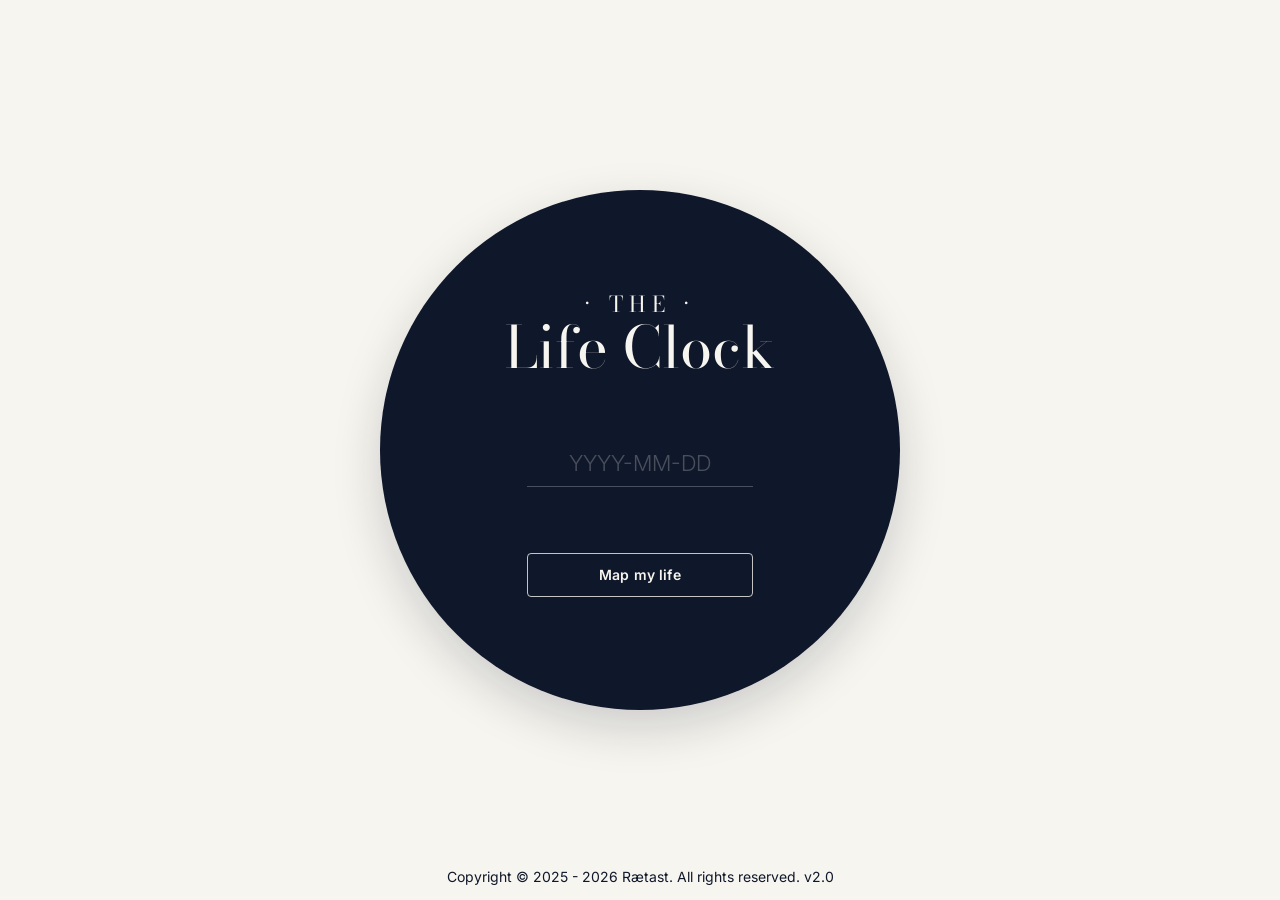
==== clock/index.html @ 601f4a99 "migration" ====
<!DOCTYPE html>
<html lang="en">

<head>
  <meta charset="UTF-8" />
  <meta name="viewport" content="width=device-width, initial-scale=1.0" />
  <title>The Life Clock</title>
  <meta name="description" content="Enter your date of birth to map your life in weeks. See the time behind you, the time ahead, and the space you still have to begin again." />
  <meta name="robots" content="index,follow" />
  <meta property="og:title" content="The Life Clock" />
  <meta property="og:description" content="Enter your date of birth to map your life in weeks. See the time behind you, the time ahead, and the space you still have to begin again." />
  <meta property="og:type" content="website" />
  <meta property="og:locale" content="en_US" />
  <meta property="og:image" content="https://lifeclock.cc/og_lifeclock.png" />
  <meta name="twitter:card" content="summary" />
  <meta name="twitter:title" content="The Life Clock" />
  <meta name="twitter:description" content="Enter your date of birth to map your life in weeks. See the time behind you, the time ahead, and the space you still have to begin again." />
  <meta name="twitter:image" content="https://lifeclock.cc/og_lifeclock.png" />
  <link rel="icon" href="data:image/svg+xml,<svg xmlns='http://www.w3.org/2000/svg' viewBox='0 0 100 100'><text y='.9em' font-size='90'>⏰</text></svg>">
  <link rel="stylesheet" href="css/styles.css?v=75" />
  <script>
    (function () {
      const host = window.location.hostname;
      const isLocal =
        host === "localhost" || host === "127.0.0.1" || host === "::1";
      if (!isLocal) return;
      const link = document.createElement("link");
      link.rel = "stylesheet";
      link.href = "css/preview.css";
      document.head.appendChild(link);
    })();
  </script>
  <!-- Google tag (gtag.js) -->
<script async src="https://www.googletagmanager.com/gtag/js?id=G-QJ2QT2CQQK"></script>
<script>
  window.dataLayer = window.dataLayer || [];
  function gtag(){dataLayer.push(arguments);}
  gtag('js', new Date());

  gtag('config', 'G-QJ2QT2CQQK');
</script>
<script async src="https://pagead2.googlesyndication.com/pagead/js/adsbygoogle.js?client=ca-pub-3596538215842644"
     crossorigin="anonymous"></script>
</head>

<body>
  <main class="page-shell">
    <section class="clock-experience">
      <div class="clock-flip-stage">
        <div class="clock-flip-card">
          <section class="form-shell clock-flip-face clock-flip-back">
            <h1 class="brand-title" aria-label="The Life Clock">
              <span class="brand-title-kicker">· The ·</span>
              <span class="brand-title-main">Life Clock</span>
            </h1>
            <form id="dob-form" novalidate>
              <div class="form-row">
                <div class="field">
                  <input type="text" id="dob" inputmode="numeric" pattern="[0-9-]*" maxlength="10"
                    placeholder="YYYY-MM-DD" aria-label="Date of birth" autocomplete="bday"
                    aria-describedby="dob-error" required />
                  <div class="dob-error-tooltip" id="dob-error" role="alert" hidden></div>
                </div>
              </div>
              <div class="actions">
                <button type="submit" class="primary">Map my life</button>
              </div>
            </form>
          </section>
          <div class="clock-flip-face clock-flip-front" aria-hidden="true">
            <div class="clock-face-wrap">
              <div class="clock-face">
                <div class="day-night-indicator" aria-hidden="true">
                  <div class="day-night-mask">
                    <div class="day-night-disk" id="day-night-disk">
                      <span class="night-icon" aria-hidden="true">🌜</span>
                      <span class="day-icon" aria-hidden="true">🌞</span>
                      <div class="cloud-orbit cloud-orbit-back" aria-hidden="true">
                        <span class="cloud-icon">☁️</span>
                        <span class="cloud-icon cloud-icon-opposite">☁️</span>
                      </div>
                      <div class="cloud-orbit cloud-orbit-front" aria-hidden="true">
                        <span class="cloud-icon">☁️</span>
                        <span class="cloud-icon cloud-icon-opposite">☁️</span>
                      </div>
                      <div class="night-stars" aria-hidden="true">
                        <span class="star"></span>
                        <span class="star"></span>
                        <span class="star"></span>
                        <span class="star"></span>
                        <span class="star"></span>
                      </div>
                    </div>
                  </div>
                  <div class="day-night-center" aria-hidden="true"></div>
                </div>
                <div class="clock-hand hour" id="hour-hand"></div>
                <div class="clock-hand minute" id="minute-hand"></div>
                <div class="clock-center"></div>
              </div>
            </div>
          </div>
        </div>
      </div>
    </section>
    <section class="clock-panel" id="clock-panel" hidden>
      <div class="results-share-bar" aria-label="Share results">
        <h2 class="results-share-title">Share your stats</h2>
        <div class="share-menu-list" id="results-share-panel" data-share-source="clock" data-static="true">
          <button type="button" class="secondary share-menu-item" data-share-target="x" aria-label="X">
            <span aria-hidden="true" class="x-icon" role="img"></span>
          </button>
          <button type="button" class="secondary share-menu-item" data-share-target="threads" aria-label="Threads">
            <span aria-hidden="true" class="threads-icon" role="img"></span>
          </button>
        </div>
      </div>
    </section>
    <section class="grid-wrap">
      <section class="life-grid card" id="life-grid" hidden>
        <div class="life-grid-inner">
          <div class="life-header">
            <div class="life-titles">
              <h1 class="life-title" id="life-calendar-heading"></h1>
              <h3 class="life-title" id="weeks-lived-heading"></h3>
            </div>
          </div>
          <div class="life-boxes" id="life-boxes"></div>
          <div class="life-footer">
            <h3 class="life-footer-left">lifeclock.cc</h3>
            <h3 class="life-footer-right">#mylifeclock</h3>
          </div>
        </div>
      </section>
      <p class="caption" id="clock-caption"></p>
    </section>
  </main>

  <footer class="site-footer">
    Copyright © <span id="copyright-year">2025</span>
    <a href="https://raetast.com/" target="_blank" rel="noopener">Rætast</a>.
    All rights reserved. v2.0
  </footer>

  <div class="week-tooltip" id="week-tooltip" hidden></div>

  <script>
    (function () {
      const host = window.location.hostname;
      const isLocal =
        host === "localhost" || host === "127.0.0.1" || host === "::1";
      if (!isLocal) return;
      document.write('<script src="js/local-config.js"><\/script>');
    })();
  </script>
  <script src="js/main.js?v=56"></script>
  <script>
    (function () {
      const host = window.location.hostname;
      const isLocal =
        host === "localhost" || host === "127.0.0.1" || host === "::1";
      if (!isLocal) return;
      const script = document.createElement("script");
      script.src = "js/preview.js";
      document.body.appendChild(script);
    })();
  </script>
</body>

</html>
---- clock/css/styles.css ----
@import url("https://fonts.googleapis.com/css2?family=Bodoni+Moda:ital,opsz,wght@0,6..96,200..900;1,6..96,200..900&family=Inter:ital,opsz,wght@0,14..32,100..900;1,14..32,100..900&display=swap");

:root {
  --page-bg: #f7f5ef;
  --page-bg-rgb: 247, 245, 239;
  --map-section-bg: #eceae3;
  --text: #0f172a;
  --text-rgb: 15, 23, 42;
  --muted: #80858b;
  --muted-rgb: 164, 172, 182;
  --white: #fff;
  --white-rgb: 255, 255, 255;
  --accent: #33cc99;
  --accent-rgb: 51, 204, 153;
  --accent-3: #fce130;
  --accent-3-rgb: 252, 225, 48;
  --accent-4: #f26d7d;
  --accent-4-rgb: 242, 109, 125;
  --night-sky: #0b1426;
  --night-sky-soft: #143057;
  --day-sky: #50bdec;
  --day-sky-light: #8bdcff;
  --life-box-size: 15px;
  --life-box-gap: 3px;
  --filled-grad-start: #ffc8c8;
  --filled-grad-end: #0c59c4;
  --result-gap: clamp(56px, 7vmin, 84px);
}

* {
  box-sizing: border-box;
}

body {
  margin: 0;
  font-family: "Inter", "Helvetica Neue", Arial, sans-serif;
  font-weight: 400;
  letter-spacing: 0;
  background-color: var(--page-bg);
  min-height: 100vh;
  --page-padding: 30px;
  padding: 0 var(--page-padding) 0;
  position: relative;
  color: var(--text);
  overflow-x: hidden;
  overflow-y: scroll;
  scrollbar-gutter: stable;
  scrollbar-color: rgba(var(--text-rgb), 0.38) transparent;
  transition: background-color 0.35s ease;
}

body:not(.has-results) {
  overflow-x: hidden;
  overflow-y: scroll;
  scrollbar-color: transparent transparent;
}

body.is-flipping {
  overflow-x: hidden;
  overflow-y: scroll;
  scrollbar-color: transparent transparent;
}

body::-webkit-scrollbar {
  width: 15px;
}

body::-webkit-scrollbar-track {
  background: transparent;
}

body::-webkit-scrollbar-thumb {
  background-color: rgba(var(--text-rgb), 0.38);
  border: 4px solid transparent;
  border-radius: 999px;
  background-clip: content-box;
}

body:not(.has-results)::-webkit-scrollbar-thumb,
body:not(.has-results)::-webkit-scrollbar-track,
body.is-flipping::-webkit-scrollbar-thumb,
body.is-flipping::-webkit-scrollbar-track {
  background-color: transparent;
}

a {
  color: var(--accent);
  text-decoration: none;
}

a:hover {
  color: var(--accent);
}

::selection {
  background: var(--accent-3);
  color: var(--text);
}

.page-shell {
  width: min(942px, 100%);
  margin: 0 auto;
  min-height: 100dvh;
  display: flex;
  flex-direction: column;
  align-items: center;
  justify-content: center;
  gap: 16px;
  position: relative;
  z-index: 1;
  transition: gap 0.35s ease;
}

body:not(.has-results) .page-shell {
  min-height: 100dvh;
}

body.has-results .page-shell {
  justify-content: flex-start;
  padding-top: 0;
  gap: var(--result-gap);
}

.site-footer {
  width: 100%;
  text-align: center;
  color: var(--text);
  font-size: 14px;
  position: fixed;
  bottom: 0;
  left: 0;
  padding-bottom: 15px;
  pointer-events: none;
  z-index: 10;
  isolation: isolate;
  transform: translateY(100%);
  transition: transform 0.35s ease;
}

body:not(.has-results) .site-footer {
  transform: translateY(0);
}

.has-results .site-footer {
  position: relative;
  margin-top: 0;
  width: calc(100% + (var(--page-padding) * 2));
  margin-left: calc(var(--page-padding) * -1);
  padding-top: 28px;
  z-index: 10;
  background: var(--map-section-bg);
  transform: none;
}

body.is-flip-pending .site-footer,
body.is-flipping .site-footer {
  position: fixed;
  visibility: hidden;
  opacity: 0;
  transform: translateY(100%);
  pointer-events: none;
}

.site-footer::before {
  content: "";
  position: absolute;
  left: 0;
  right: 0;
  bottom: 0;
  height: 140px;
  z-index: -1;
  pointer-events: none;
}

.site-footer a {
  color: var(--text);
  text-decoration: none;
  pointer-events: auto;
}

.site-footer a:hover {
  text-decoration: underline;
}

.form-shell {
  max-width: 640px;
  width: 100%;
  margin: 0 auto;
  transform: translateY(0);
  transition: transform 2s cubic-bezier(0.33, 1, 0.68, 1);
}

body:not(.has-results) .form-shell {
  margin: auto;
}

.form-shell h1 {
  text-align: center;
}

.clock-experience {
  --flip-clock-size: min(520px, calc(100vmin - 60px));
  width: 100%;
  min-height: 100dvh;
  display: flex;
  flex-direction: column;
  align-items: center;
  justify-content: center;
  gap: 18px;
  perspective: 1400px;
}

body:not(.has-results) .clock-experience {
  position: fixed;
  inset: 0;
  width: 100%;
  min-height: 100dvh;
  z-index: 2;
}

body.has-results .clock-experience {
  position: relative;
  min-height: calc(50dvh + (var(--flip-clock-size) / 2));
  justify-content: center;
}

body.is-flipping .clock-experience {
  position: fixed;
  inset: 0;
  width: 100%;
  min-height: 100dvh;
  justify-content: center;
  z-index: 2;
}

.clock-flip-stage {
  width: var(--flip-clock-size);
  height: var(--flip-clock-size);
  aspect-ratio: 1 / 1;
  flex: 0 0 auto;
  min-width: 290px;
  min-height: 290px;
  perspective: 1400px;
  position: relative;
}

body:not(.has-results) .clock-flip-stage {
  position: fixed;
  left: 50%;
  top: 50dvh;
  transform: translate(-50%, -50%);
}

body.has-results .clock-flip-stage {
  position: absolute;
  left: 50%;
  top: 50dvh;
  transform: translate(-50%, -50%);
}

body.is-flipping .clock-flip-stage {
  position: fixed;
  left: 50%;
  top: 50dvh;
  transform: translate(-50%, -50%);
}

.clock-flip-card {
  position: relative;
  width: 100%;
  height: 100%;
  transform-style: preserve-3d;
  transition: transform 1.65s ease;
}

body.has-results .clock-flip-card {
  transform: rotateY(180deg);
}

@media (prefers-reduced-motion: reduce) {
  .clock-flip-card,
  .clock-flip-stage,
  .clock-flip-back::before,
  .clock-panel,
  .life-box,
  .life-grid {
    transition: none !important;
    animation: none !important;
  }
}

@keyframes clock-pendulum-sway {
  0% {
    transform: translateX(-28px) rotate(-2deg);
  }
  100% {
    transform: translateX(28px) rotate(2deg);
  }
}

.clock-flip-face {
  position: absolute;
  inset: 0;
  border-radius: 50%;
  overflow: hidden;
  backface-visibility: hidden;
  -webkit-backface-visibility: hidden;
}

.clock-flip-back {
  --clock-small-type: clamp(18px, 4vw, 22px);
  max-width: none;
  width: 100%;
  height: 100%;
  min-width: 0;
  min-height: 0;
  margin: 0;
  padding: clamp(22px, 7vmin, 58px);
  display: flex;
  flex-direction: column;
  justify-content: center;
  align-items: center;
  gap: clamp(12px, 2.6vmin, 22px);
  color: var(--page-bg);
  background: transparent;
  border: 0;
  box-shadow: none;
  overflow: visible;
  pointer-events: auto;
}

.clock-flip-back::before {
  content: "";
  position: absolute;
  inset: 0;
  border-radius: 50%;
  background: var(--text);
  box-shadow: 0 18px 48px rgba(var(--text-rgb), 0.18);
  z-index: 0;
  transform-origin: 50% -120vh;
}

body.is-pendulum-ready:not(.has-results):not(.is-flipping) .clock-flip-back::before {
  animation: clock-pendulum-sway 1s ease-in-out infinite alternate;
}

.clock-flip-back > * {
  position: relative;
  z-index: 1;
}

body.has-results .clock-flip-back {
  pointer-events: none;
}

.clock-flip-back h1 {
  color: var(--page-bg);
  font-size: clamp(26px, 7.2vmin, 46px);
  line-height: 1;
  margin: 0;
  max-width: 82%;
  white-space: nowrap;
}

.clock-flip-back .brand-title {
  width: min(86%, 440px);
  max-width: none;
  display: flex;
  flex-direction: column;
  align-items: center;
  gap: 0;
  font-family: "Bodoni Moda", "Times New Roman", serif;
  font-weight: 200;
  white-space: normal;
  transform: translateY(clamp(-10px, -1.8vmin, -6px));
}

.brand-title-kicker {
  display: block;
  text-align: center;
  margin-bottom: clamp(3px, 0.8vmin, 6px);
  font-size: var(--clock-small-type);
  letter-spacing: 0.3em;
  text-transform: uppercase;
}

.brand-title-main {
  display: block;
  text-align: center;
  font-size: clamp(40px, 8.8vmin, 58px);
  line-height: 0.92;
  white-space: nowrap;
}

.clock-flip-back .form-subcopy {
  max-width: min(72%, 370px);
  color: rgba(var(--page-bg-rgb), 0.82);
  font-size: clamp(11px, 2.05vmin, 15px);
  line-height: 1.34;
  margin: 0;
}

.clock-flip-back form {
  width: min(56%, 290px);
  margin-top: clamp(20px, 4.2vmin, 36px);
  display: grid;
  grid-template-columns: 1fr;
  align-items: center;
  gap: clamp(16px, 3vmin, 24px);
}

.clock-flip-back .form-row {
  display: block;
  min-width: 0;
}

.clock-flip-back .actions {
  gap: 0;
  min-width: 0;
}

.clock-flip-back input[type="text"] {
  height: clamp(38px, 6.4vmin, 44px);
  padding: 8px 0 10px;
  border: 0;
  border-bottom: 1px solid rgba(var(--page-bg-rgb), 0.25);
  border-radius: 0;
  background: transparent;
  color: var(--page-bg);
  box-shadow: none;
  font-family: "Inter", "Helvetica Neue", Arial, sans-serif;
  font-size: var(--clock-small-type);
  font-weight: 300;
  text-align: center;
}

.clock-flip-back input[type="text"]::placeholder {
  color: rgba(var(--page-bg-rgb), 0.25);
}

.clock-flip-back input[type="text"]:focus {
  border-color: rgba(var(--page-bg-rgb), 0.92);
  box-shadow: none;
}

.clock-flip-back input[type="text"][aria-invalid="true"] {
  border-color: rgba(var(--muted-rgb), 0.92);
}

.dob-error-tooltip {
  position: absolute;
  left: 50%;
  top: calc(100% - 34px);
  min-width: max-content;
  max-width: min(280px, 80vw);
  padding: 8px 12px;
  border-radius: 8px;
  background: color-mix(in srgb, var(--text) 75%, var(--muted));
  color: var(--white);
  box-shadow: 0 10px 20px rgba(var(--text-rgb), 0.25);
  font-size: 12px;
  line-height: 1.25;
  text-align: center;
  white-space: nowrap;
  pointer-events: none;
  transform: translateX(-50%);
  z-index: 5;
}

.dob-error-tooltip[hidden] {
  display: none !important;
}

.dob-error-tooltip::before {
  content: "";
  position: absolute;
  left: 50%;
  top: -6px;
  width: 0;
  height: 0;
  border-left: 6px solid transparent;
  border-right: 6px solid transparent;
  border-bottom: 6px solid color-mix(in srgb, var(--text) 75%, var(--muted));
  transform: translateX(-50%);
}

.clock-flip-back .primary {
  width: 100%;
  min-height: clamp(38px, 6.4vmin, 44px);
  padding: 9px clamp(12px, 2.2vmin, 15px);
  border-color: rgba(var(--page-bg-rgb), 0.78);
  border-radius: 4px;
  background: transparent;
  color: var(--page-bg);
  box-shadow: none;
  font-family: "Inter", "Helvetica Neue", Arial, sans-serif;
  font-size: clamp(12px, 1.95vmin, 14px);
  font-weight: 600;
  letter-spacing: 0.01em;
}

.clock-flip-back .primary:hover {
  background: rgba(var(--page-bg-rgb), 0.12);
  border-color: var(--page-bg);
  transform: translateY(-1px);
  box-shadow: 0 10px 22px rgba(var(--text-rgb), 0.18);
}

.clock-flip-front {
  display: grid;
  place-items: center;
  background: var(--page-bg);
  transform: rotateY(180deg);
  pointer-events: none;
}

body.has-results .clock-flip-front {
  pointer-events: auto;
}

.clock-flip-front .clock-face-wrap {
  --clock-size: var(--flip-clock-size);
}

.card {
  width: 100%;
  background: var(--white);
  backdrop-filter: blur(18px);
  border-radius: 6px;
  padding: 30px;
  position: relative;
  z-index: 1;
  text-align: center;
}

h1 {
  margin: 0 0 16px;
  font-weight: 600;
  font-size: clamp(32px, 6vw, 48px);
  letter-spacing: 0;
  line-height: 1.1;
}

h2 {
  margin: 0;
  font-weight: 500;
  font-size: clamp(24px, 5vw, 32px);
  letter-spacing: 0;
  line-height: 1.2;
}

h3 {
  font-weight: 500;
  font-size: clamp(18px, 4vw, 22px);
}

.form-subcopy {
  text-align: center;
  font-weight: 400;
  font-size: clamp(16px, 3vw, 22px);
  color: var(--text);
  line-height: 1.4;
}

form {
  margin-top: 40px;
  display: flex;
  flex-direction: column;
  gap: 30px;
}

.form-row {
  display: grid;
  grid-template-columns: repeat(auto-fit, minmax(160px, 1fr));
  gap: 30px;
}

.field {
  position: relative;
  display: flex;
  flex-direction: column;
  gap: 6px;
  padding-bottom: 42px;
}

label {
  display: block;
  color: var(--muted);
  text-align: left;
}

input::placeholder {
  color: var(--muted);
  opacity: 1;
}

input[type="date"],
input[type="text"] {
  width: 100%;
  height: 48px;
  padding: 14px 16px;
  border-radius: 6px;
  border: 1px solid rgba(var(--text-rgb), 0.14);
  font-size: 16px;
  font-family: inherit;
  color: var(--text);
  background: var(--white);
  transition: border-color 0.2s ease, box-shadow 0.2s ease;
}

input[type="date"]:focus,
input[type="text"]:focus {
  outline: none;
  border-color: var(--accent);
  box-shadow: 0 0 0 4px rgba(var(--accent-rgb), 0.25);
}


.actions {
  display: flex;
  gap: 30px;
  justify-content: center;
  flex-wrap: wrap;
}

button {
  cursor: pointer;
  border: none;
  padding: 14px 60px;
  border-radius: 6px;
  font-family: inherit;
  font-weight: 500;
  font-size: 16px;
  transition: background 0.2s ease, color 0.2s ease, transform 0.2s ease, box-shadow 0.2s ease;
  display: inline-flex;
  align-items: center;
  justify-content: center;
  gap: 8px;
  border: 1px solid var(--accent);
}

.primary {
  background: var(--accent);
  color: var(--white);
  padding: 12px 48px;
  font-size: 14px;
}

.primary:hover {
  background: color-mix(in srgb, var(--accent) 80%, transparent);
  transform: translateY(-1px);
  box-shadow: 0 10px 20px rgba(var(--accent-rgb), 0.15);
}

.secondary {
  display: inline-flex;
  align-items: center;
  gap: 6px;
  padding: 8px 12px;
  border-radius: 6px;
  border: 1px solid rgba(var(--text-rgb), 0.1);
  background: color-mix(in srgb, var(--text) 5%, transparent);
  color: var(--text);
  appearance: none;
  -webkit-appearance: none;
  box-shadow: none;
  font-weight: 500;
  font-size: 14px;
  cursor: pointer;
  transition: background 0.2s ease, color 0.2s ease, transform 0.2s ease, box-shadow 0.2s ease;
}

.secondary:hover {
  background: color-mix(in srgb, var(--text) 10%, transparent);
  transform: translateY(-1px);
  border: 1px solid var(--muted);
}

.clock-panel {
  margin-top: 0;
  display: flex;
  flex-direction: column;
  align-items: center;
  gap: 12px;
  width: 100%;
  opacity: 0;
  transform: translateY(16px);
  pointer-events: none;
  transition: opacity 1s ease 0s, transform 0.75s ease 0s;
}

body.has-results .clock-panel {
  position: relative;
  top: auto;
  left: auto;
  width: min(100%, 520px);
  transform: translateY(16px);
}

.clock-panel.is-visible {
  opacity: 1;
  transform: translateY(0);
  pointer-events: auto;
  transition-delay: 0.15s;
  animation: none;
}

body.has-results .clock-panel.is-visible {
  transform: translateY(0);
}

.clock-panel .results-share-bar {
  opacity: 0;
  transform: translateY(12px);
  transition: opacity 1s ease 0s, transform 0.75s ease 0s;
}

.clock-panel.is-visible .results-share-bar {
  opacity: 1;
  transform: translateY(0);
  transition-delay: 0.15s;
  animation: clock-reveal 0.75s ease 0.15s both;
}

@keyframes clock-reveal {
  from {
    opacity: 0;
    transform: translateY(16px);
  }

  to {
    opacity: 1;
    transform: translateY(0);
  }
}

.results-share-bar {
  margin-top: 0;
  display: flex;
  flex-direction: column;
  justify-content: center;
  align-items: center;
  padding: 0;
  gap: 14px;
}

.results-share-title {
  margin: 0;
  font-weight: 500;
  letter-spacing: 0;
  color: var(--accent-4);
  display: inline-flex;
  align-items: baseline;
  white-space: nowrap;
}

.results-share-title.is-wave .wave-letter {
  display: inline-block;
  animation: share-wave 2s ease-in-out infinite;
  animation-delay: calc(var(--char-index) * 0.1s);
}

.share-menu-list {
  position: static;
  display: flex;
  gap: 30px;
  z-index: 6;
  flex-wrap: wrap;
}

#results-share-panel .share-menu-item {
  border: none;
  background: transparent;
  width: 50px;
  height: 50px;
  padding: 0;
  border-radius: 999px;
  position: relative;
}

#results-share-panel .share-menu-item::before {
  content: "";
  position: absolute;
  inset: 0;
  margin: auto;
  width: 50px;
  height: 50px;
  border-radius: 999px;
  background: color-mix(in srgb, var(--white) 100%, transparent);
  opacity: 0;
  transition: opacity 0.2s ease;
  pointer-events: none;
}

#results-share-panel .share-menu-item > * {
  position: relative;
  z-index: 1;
}

#results-share-panel .share-menu-item:hover::before,
#results-share-panel .share-menu-item:focus-visible::before {
  opacity: 1;
}

#results-share-panel .share-menu-item:hover .x-icon,
#results-share-panel .share-menu-item:hover .threads-icon,
#results-share-panel .share-menu-item:focus-visible .x-icon,
#results-share-panel .share-menu-item:focus-visible .threads-icon {
  color: var(--text);
}

@media (max-width: 600px) {
  body {
    --page-padding: 20px;
    --result-gap: 52px;
    padding: 0 var(--page-padding);
  }

  .card {
    padding: 15px;
  }

  .actions .primary {
    width: 100%;
  }

  .results-share-bar {
    width: auto;
  }

  #results-share-panel {
    width: auto;
    display: flex;
    justify-content: center;
    gap: 34px;
  }

  #results-share-panel .share-menu-item {
    width: 50px;
    justify-content: center;
  }

  .grid-wrap {
    padding-top: 34px;
    padding-bottom: 52px;
  }

}

@media (max-width: 639px) {
  body {
    --life-box-gap: 0.5px;
  }

  body.has-results .grid-wrap {
    width: calc(100% + (var(--page-padding) * 2));
    margin-inline: calc(var(--page-padding) * -1);
    padding-inline: var(--page-padding);
  }

  .life-grid.card {
    padding: 18px;
    border-radius: 4px;
  }

  .life-header {
    margin-bottom: 12px;
  }

  .life-titles {
    gap: 2px;
  }

  .life-box.upcoming {
    border-color: rgba(var(--muted-rgb), 0.28);
    background: color-mix(in srgb, var(--white) 72%, var(--map-section-bg));
  }

  .life-box.beyond {
    border-color: rgba(var(--text-rgb), 0.08);
  }

  .life-box {
    border-color: rgba(var(--muted-rgb), 0.24);
  }
}

@media (min-width: 640px) and (max-width: 1024px) {
  .life-box.has-loaded-notables::before {
    width: clamp(2px, calc(var(--life-box-size, 15px) * 0.22), 4px);
    height: clamp(2px, calc(var(--life-box-size, 15px) * 0.22), 4px);
    opacity: 0.58;
  }
}

.section-title {
  margin-top: 100px;
  text-align: center;
}

body:not(.has-results) .grid-wrap,
body:not(.has-results) #clock-caption,
body.is-flip-pending .clock-panel,
body.is-flip-pending .grid-wrap,
body.is-flip-pending #clock-caption,
body.is-flipping .clock-panel,
body.is-flipping .grid-wrap,
body.is-flipping #clock-caption {
  position: absolute;
  left: 0;
  right: 0;
  visibility: hidden;
  opacity: 0;
  pointer-events: none;
}

.grid-wrap {
  width: 100%;
  display: flex;
  flex-direction: column;
  align-items: center;
  gap: 12px;
  position: relative;
  z-index: 0;
  padding: clamp(34px, 5vw, 58px) 0 clamp(44px, 6vw, 72px);
}

body.has-results .grid-wrap::before {
  content: "";
  position: absolute;
  top: 0;
  bottom: 0;
  left: 50%;
  width: 100vw;
  transform: translateX(-50%);
  background: var(--map-section-bg);
  z-index: -1;
}

.grid-wrap > * {
  position: relative;
  z-index: 1;
}

.clock-face-wrap {
  --clock-size: min(400px,
      calc(100% - (var(--page-padding) * 2.8)),
      calc(100vh - 240px));
  position: relative;
  width: var(--clock-size);
  height: var(--clock-size);
}

.clock-face {
  position: absolute;
  inset: 0;
  width: 400px;
  height: 400px;
  transform: scale(calc(var(--clock-size) / 400px));
  transform-origin: top left;
  border-radius: 50%;
  background: url('../assets/clockbase.svg') center/contain no-repeat;
  background-color: var(--white);
}

.clock-face::before {
  content: "";
  position: absolute;
  inset: -1px;
  border: 8px solid var(--text);
  border-radius: 50%;
  box-sizing: border-box;
  pointer-events: none;
  z-index: 5;
}

.day-night-indicator {
  position: absolute;
  top: 50%;
  left: 50%;
  width: 130px;
  height: 130px;
  transform: translate(-50%, -50%) translateY(100px);
  pointer-events: none;
  z-index: 1;
}

.day-night-mask {
  position: absolute;
  inset: 0;
  border-radius: 50%;
  overflow: hidden;
  transform: rotate(180deg);
  transform-origin: center;
  -webkit-mask-image: conic-gradient(transparent 0deg 105deg,
      var(--text) 105deg 255deg,
      transparent 255deg 360deg);
  mask-image: conic-gradient(transparent 0deg 105deg,
      var(--text) 105deg 255deg,
      transparent 255deg 360deg);
}

.day-night-mask::before {
  content: "";
  position: absolute;
  inset: 0;
  border-radius: 50%;
  box-shadow: inset 0px -2px 2px rgba(var(--text-rgb), 0.5);
  z-index: 2;
  pointer-events: none;
}

.day-night-disk {
  position: absolute;
  inset: 0;
  border-radius: 50%;
  background: conic-gradient(from 270deg,
      var(--night-sky) 0deg,
      var(--night-sky-soft) 60deg,
      var(--day-sky) 150deg,
      var(--day-sky-light) 180deg,
      var(--day-sky) 210deg,
      var(--night-sky-soft) 300deg,
      var(--night-sky) 360deg);
  transform: rotate(var(--day-night-rotation, 0deg));
  transition: transform 1.15s cubic-bezier(0.16, 1, 0.3, 1);
  overflow: hidden;
  z-index: 1;
}

.day-night-center {
  position: absolute;
  top: 49.5%;
  left: 50%;
  width: 20px;
  height: 20px;
  border-radius: 50%;
  background: var(--white);
  transform: translate(-50%, -50%);
  z-index: 4;
}

.night-stars {
  position: absolute;
  inset: 0;
  border-radius: 50%;
  mask-image: conic-gradient(from 270deg, var(--text) 0deg 120deg, transparent 120deg 240deg, var(--text) 240deg 360deg);
  -webkit-mask-image: conic-gradient(from 270deg, var(--text) 0deg 120deg, transparent 120deg 240deg, var(--text) 240deg 360deg);
}

.night-stars .star {
  position: absolute;
  width: 2px;
  height: 2px;
  border-radius: 50%;
  background: rgba(var(--accent-3-rgb), 0.9);
  opacity: 0.35;
  animation: star-twinkle 3s ease-in-out infinite;
  mix-blend-mode: screen;
  filter: brightness(0.9);
}

.night-stars .star:nth-child(1) {
  top: 28%;
  left: 18%;
  animation-delay: -0.4s;
}

.night-stars .star:nth-child(2) {
  top: 14%;
  left: 32%;
  animation-delay: -1.2s;
}

.night-stars .star:nth-child(3) {
  top: 34%;
  left: 34%;
  animation-delay: -2s;
}

.night-stars .star:nth-child(4) {
  top: 74%;
  left: 18%;
  animation-delay: -0.9s;
}

.night-stars .star:nth-child(5) {
  top: 64%;
  left: 24%;
  animation-delay: -1.6s;
}

.cloud-orbit {
  position: absolute;
  inset: 0;
  animation: cloud-orbit 54s linear infinite;
  pointer-events: none;
  z-index: 1;
}

.cloud-orbit-back {
  z-index: 1;
}

.cloud-orbit-front {
  z-index: 3;
  transform: rotate(120deg);
  animation-duration: 32s;
}

.cloud-orbit-front .cloud-icon {
  top: 24px;
  font-size: 24px;
}

.cloud-orbit-front .cloud-icon-opposite {
  bottom: 24px;
}

.cloud-icon {
  position: absolute;
  top: 6px;
  left: 50%;
  transform: translateX(-50%);
  font-size: 18px;
  opacity: 0.9;
  filter: drop-shadow(0 4px 6px rgba(var(--text-rgb), 0.18));
}

.cloud-icon-opposite {
  top: auto;
  bottom: 6px;
  transform: translateX(-50%) rotate(180deg);
  opacity: 0.9;
}

@keyframes cloud-orbit {
  0% {
    transform: rotate(0deg);
  }

  100% {
    transform: rotate(360deg);
  }
}

@keyframes star-twinkle {
  0% {
    opacity: 0.35;
    filter: brightness(0.9);
  }

  50% {
    opacity: 0.85;
    filter: brightness(1.25);
  }

  100% {
    opacity: 0.45;
    filter: brightness(1);
  }
}

@keyframes share-wave {

  0%,
  100% {
    transform: translateY(0);
  }

  50% {
    transform: translateY(-25%);
  }
}

@media (prefers-reduced-motion: reduce) {
  .results-share-title.is-wave .wave-letter {
    animation: none;
  }
}

.day-icon,
.night-icon {
  position: absolute;
  top: 50%;
  transform: translateY(-50%);
  font-size: 30px;
  line-height: 1;
  filter: drop-shadow(0 4px 6px rgba(var(--text-rgb), 0.2));
  z-index: 2;
}

.night-icon {
  left: 13%;
  transform: translateY(-50%) rotate(270deg);
}

.day-icon {
  right: 13%;
  transform: translateY(-50%) rotate(90deg);
}

.clock-hand {
  position: absolute;
  bottom: 50%;
  left: 50%;
  transform-origin: bottom center;
  background: var(--text);
  clip-path: polygon(42% 0, 58% 0, 90% 10px, 90% 100%, 10% 100%, 10% 10px);
  transition: transform 1.15s cubic-bezier(0.16, 1, 0.3, 1);
  z-index: 3;
}

body.is-clock-motion-reset .clock-hand,
body.is-clock-motion-reset .day-night-disk {
  transition: none !important;
}

.clock-hand::after {
  content: '';
  position: absolute;
  inset: 3px;
  background: var(--hand-fill, var(--text));
  clip-path: polygon(90% 10px, 90% 30px, 10% 30px, 10% 10px);
}

.clock-hand.hour {
  width: 10px;
  height: 100px;
  --hand-fill: var(--accent-4);
}

.clock-hand.minute {
  width: 10px;
  height: 160px;
  --hand-fill: var(--accent-4);
}

.clock-center {
  position: absolute;
  width: 14px;
  height: 14px;
  background: var(--white);
  border: 2px solid var(--text);
  border-radius: 50%;
  top: 50%;
  left: 50%;
  transform: translate(-50%, -50%);
  z-index: 4;
}

.caption {
  margin: 0;
  color: var(--muted);
  line-height: 1.4;
  font-size: 14px;
  text-align: left;
  align-self: flex-start;
}

.caption a {
  color: inherit;
  text-decoration: underline;
  text-decoration-thickness: 1px;
  text-underline-offset: 2px;
}

.life-grid {
  width: 100%;
  margin-top: 0;
  display: flex;
  flex-direction: column;
  align-items: stretch;
  gap: 12px;
  position: relative;
  opacity: 0;
  transform: translateY(12px);
  pointer-events: none;
  transition: opacity 1s ease 0s, transform 0.75s ease 0s;
}

.life-grid.is-visible {
  opacity: 1;
  transform: translateY(0);
  pointer-events: auto;
  transition-delay: 0.25s;
}

.grid-wrap {
  transition: opacity 0.25s ease;
}

.life-grid-inner {
  max-width: 100%;
  width: 100%;
  margin: 0 auto;
  display: flex;
  flex-direction: column;
  align-items: center;
}

.life-header {
  max-width: 882px;
  display: flex;
  align-items: flex-start;
  gap: 30px;
  flex-wrap: wrap;
  position: relative;
  justify-content: flex-start;
  margin-bottom: 15px;
  flex-direction: column;
  width: min(100%, var(--life-grid-width, 100%));
}

.life-titles {
  display: flex;
  flex-direction: column;
  gap: 4px;
  flex: 1;
  align-items: flex-start;
  text-align: left;

}

.life-title {
  display: inline-flex;
  align-items: baseline;
  gap: 8px;
  flex-wrap: wrap;
  justify-content: flex-start;
  margin: 0;
}

.life-boxes {
  max-width: 100%;
  display: grid;
  grid-template-columns: repeat(52, var(--life-box-size, 15px));
  column-gap: var(--life-box-gap, 2px);
  row-gap: var(--life-box-gap, 2px);
  justify-self: center;
  align-self: center;
  width: min(100%, var(--life-grid-width, 100%));
}

.life-footer {
  max-width: 882px;
  display: flex;
  justify-content: space-between;
  align-items: center;
  margin-top: 15px;
  width: min(100%, var(--life-grid-width, 100%));
}

.life-footer h3 {
  margin: 0;
}

.life-box.decade-start {
  margin-top: 15px;
}

@media (max-width: 600px) {
  .life-box.decade-start {
    margin-top: 3px;
  }
}

.life-box {
  flex: 0 0 var(--life-box-size, 15px);
  width: var(--life-box-size, 15px);
  height: var(--life-box-size, 15px);
  position: relative;
  border: 1px solid rgba(var(--muted-rgb), 0.5);
  border-radius: 2px;
  background: var(--white);
  transform-origin: center;
  transition:
    transform 0.18s ease,
    background-color 0.18s ease,
    opacity 0.16s ease,
    box-shadow 0.22s ease,
    border-color 0.22s ease;
}

.life-boxes.has-selection .life-box:not(.is-selected) {
  opacity: 0.62;
}

.life-boxes.has-selection .life-box:hover,
.life-boxes.has-selection .life-box:focus-visible,
.life-boxes.has-selection .life-box.is-selected {
  opacity: 1;
}

.life-box:hover,
.life-box:focus-visible,
.life-box.is-selected {
  background-color: var(--white);
  border-color: rgba(var(--muted-rgb), 0.72);
  box-shadow:
    0 2px 5px rgba(var(--text-rgb), 0.18),
    0 10px 24px rgba(var(--text-rgb), 0.34);
  transform: scale(1.5);
  z-index: 6;
}

.life-box:focus-visible {
  outline: 2px solid var(--accent-4);
  outline-offset: 2px;
}

.life-box.is-selected {
  border-color: rgba(var(--text-rgb), 0.78);
  box-shadow:
    0 2px 6px rgba(var(--text-rgb), 0.22),
    0 14px 30px rgba(var(--text-rgb), 0.42);
  transform: scale(1.7);
  z-index: 7;
}

.life-box.filled.is-selected {
  box-shadow:
    0 2px 6px rgba(var(--text-rgb), 0.22),
    0 14px 30px rgba(var(--text-rgb), 0.42);
}

.life-box.has-loaded-notables::before {
  content: "";
  position: absolute;
  width: clamp(3px, calc(var(--life-box-size, 15px) * 0.34), 5px);
  height: clamp(3px, calc(var(--life-box-size, 15px) * 0.34), 5px);
  inset: 0;
  margin: auto;
  border-radius: 50%;
  background: rgba(var(--text-rgb), 0.45);
  pointer-events: none;
  z-index: 2;
  animation: notable-dot-grow 0.42s cubic-bezier(0.16, 1, 0.3, 1);
}

.life-box.filled.has-loaded-notables::before {
  background: var(--white);
}

@keyframes notable-dot-grow {
  0% {
    opacity: 0;
    transform: scale(0);
  }
  100% {
    opacity: 1;
    transform: scale(1);
  }
}

.x-icon,
.threads-icon {
  display: inline-block;
  width: 30px;
  height: 30px;
  background-color: currentColor;
  color: var(--accent-4);
}

.x-icon {
  mask: url('../assets/logo_x.svg') center/contain no-repeat;
  -webkit-mask: url('../assets/logo_x.svg') center/contain no-repeat;
}

.threads-icon {
  mask: url('../assets/logo_threads.svg') center/contain no-repeat;
  -webkit-mask: url('../assets/logo_threads.svg') center/contain no-repeat;
}

.life-box.filled {
  background-image: linear-gradient(180deg, var(--filled-grad-start) 0%, var(--filled-grad-end) 100%);
  background-size: 100% var(--filled-grad-height, 100%);
  background-position: 0 var(--filled-grad-offset, 0);
  background-repeat: no-repeat;
  border: none;
  cursor: pointer;
  transition:
    transform 0.18s ease,
    background-color 0.18s ease;
}

.life-grid:not(.is-fill-animated) .life-box.filled {
  opacity: 0;
  transform: scale(0.82);
}

.life-grid.is-fill-animated .life-box.filled {
  animation: life-box-fill 0.72s cubic-bezier(0.2, 0.76, 0.28, 1) var(--life-fill-delay, 0ms) backwards;
}

.life-grid.is-fill-animated .life-box.filled.is-current-week {
  animation:
    life-box-fill 0.72s cubic-bezier(0.2, 0.76, 0.28, 1) var(--life-fill-delay, 0ms) backwards,
    current-week-lock 0.58s ease calc(var(--life-fill-delay, 0ms) + 0.74s);
}

@keyframes life-box-fill {
  0% {
    opacity: 0;
    transform: scale(0.72);
    filter: saturate(0.72);
  }

  68% {
    opacity: 1;
    transform: scale(1.08);
    filter: saturate(1.06);
  }

  100% {
    opacity: 1;
    transform: scale(1);
    filter: saturate(1);
  }
}

@keyframes current-week-lock {
  0%,
  100% {
    box-shadow: none;
  }

  45% {
    box-shadow: 0 0 0 4px rgba(var(--accent-4-rgb), 0.18);
  }
}

.life-box.filled:hover,
.life-box.filled:focus-visible,
.life-box.filled.is-selected {
  border: 1px solid var(--white) !important;
  box-shadow:
    0 2px 5px rgba(var(--text-rgb), 0.18),
    0 10px 24px rgba(var(--text-rgb), 0.34) !important;
  transform: scale(1.5);
  z-index: 6;
}

.life-box.filled.is-selected {
  box-shadow:
    0 2px 6px rgba(var(--text-rgb), 0.22),
    0 14px 30px rgba(var(--text-rgb), 0.42) !important;
  transform: scale(1.7);
  z-index: 7;
}

.life-box.beyond {
  border-color: rgba(var(--text-rgb), 0.15);
}

.week-tooltip {
  position: fixed;
  display: flex;
  flex-direction: column;
  align-items: center;
  gap: 3px;
  padding: 8px 12px;
  background: var(--text);
  color: var(--white);
  font-size: 12px;
  text-align: center;
  border-radius: 8px;
  box-shadow: 0 10px 20px rgba(var(--text-rgb), 0.25);
  pointer-events: none;
  z-index: 10;
  transform: translate(0, -10px);
  white-space: nowrap;
}

.week-tooltip[hidden] {
  display: none !important;
}

.week-tooltip::before {
  content: "";
  position: absolute;
  left: var(--tooltip-arrow-left, 50%);
  top: -6px;
  width: 0;
  height: 0;
  border-left: 6px solid transparent;
  border-right: 6px solid transparent;
  border-bottom: 6px solid var(--text);
  transform: translateX(-50%);
}

.week-tooltip.is-pinned {
  pointer-events: auto;
}

.week-tooltip-age {
  color: var(--white);
}

.week-tooltip-status {
  display: inline-flex;
  align-items: center;
  gap: 6px;
  color: var(--white);
  font-size: 11px;
}

.week-tooltip-status.is-loading::before {
  content: "";
  width: 7px;
  height: 7px;
  border: 1px solid rgba(var(--white-rgb), 0.38);
  border-top-color: var(--accent);
  border-radius: 50%;
  animation: tooltip-status-spin 0.7s linear infinite;
}

@keyframes tooltip-status-spin {
  to {
    transform: rotate(360deg);
  }
}

.week-tooltip-person-line {
  color: var(--white);
  font-size: 12px;
  font-weight: 400;
}

.week-tooltip-person-name {
  color: var(--accent);
  font-size: 12px;
  font-weight: 400;
  text-decoration: none;
}

.week-tooltip-person-name:hover,
.week-tooltip-person-name:focus-visible {
  color: var(--white);
  text-decoration: underline;
  text-underline-offset: 2px;
}

.week-tooltip-separator {
  color: rgba(var(--white-rgb), 0.68);
  font-size: 11px;
}

.week-tooltip-role {
  color: var(--white);
  font-size: 12px;
  font-weight: 400;
}

@media print {
  @page {
    margin: 0;
  }

  * {
    visibility: visible !important;
  }

  body {
    background: var(--white) !important;
    -webkit-print-color-adjust: exact;
    print-color-adjust: exact;
  }

  .life-grid {
    margin-top: 0px;
  }


  .life-grid.is-visible {
    margin-top: -100px;
  }

  .life-grid-inner {
    width: 100%;
  }

  .life-box {
    page-break-inside: avoid;
    break-inside: avoid;
  }

  body::before,
  body::after {
    display: none !important;
  }

  .week-tooltip,
  .site-footer,
  .form-shell,
  .clock-experience,
  .caption {
    display: none !important;
  }

}
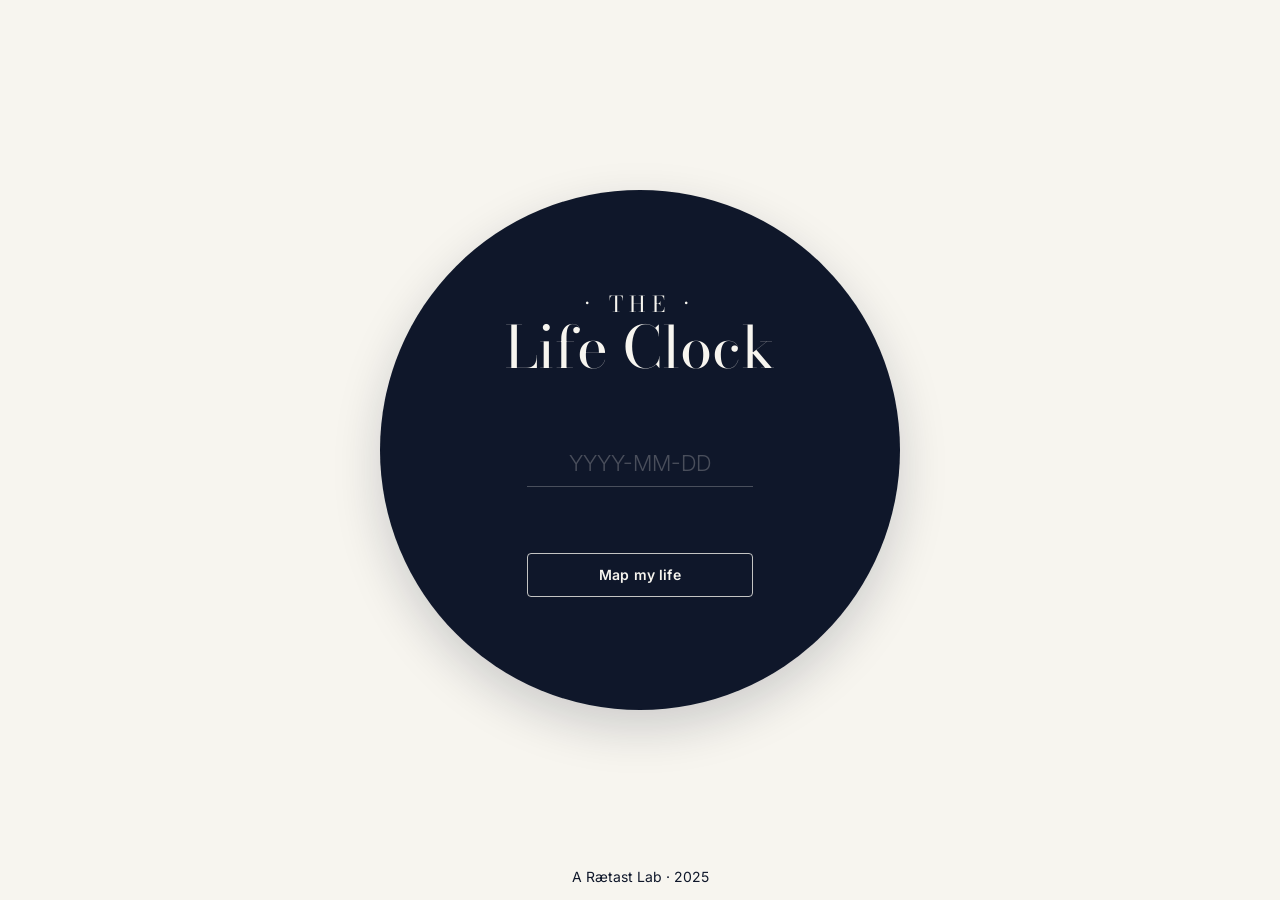
==== commit aa146fb3: "analytics update" ====
--- a/clock/index.html
+++ b/clock/index.html
@@ -7,15 +7,16 @@
   <title>The Life Clock</title>
   <meta name="description" content="Enter your date of birth to map your life in weeks. See the time behind you, the time ahead, and the space you still have to begin again." />
   <meta name="robots" content="index,follow" />
+  <link rel="canonical" href="https://raetast.com/clock/" />
   <meta property="og:title" content="The Life Clock" />
   <meta property="og:description" content="Enter your date of birth to map your life in weeks. See the time behind you, the time ahead, and the space you still have to begin again." />
   <meta property="og:type" content="website" />
   <meta property="og:locale" content="en_US" />
-  <meta property="og:image" content="https://lifeclock.cc/og_lifeclock.png" />
+  <meta property="og:image" content="https://raetast.com/clock/assets/og_lifeclock.png" />
   <meta name="twitter:card" content="summary" />
   <meta name="twitter:title" content="The Life Clock" />
   <meta name="twitter:description" content="Enter your date of birth to map your life in weeks. See the time behind you, the time ahead, and the space you still have to begin again." />
-  <meta name="twitter:image" content="https://lifeclock.cc/og_lifeclock.png" />
+  <meta name="twitter:image" content="https://raetast.com/clock/assets/og_lifeclock.png" />
   <link rel="icon" href="data:image/svg+xml,<svg xmlns='http://www.w3.org/2000/svg' viewBox='0 0 100 100'><text y='.9em' font-size='90'>⏰</text></svg>">
   <link rel="stylesheet" href="css/styles.css?v=75" />
   <script>
@@ -31,16 +32,13 @@
     })();
   </script>
   <!-- Google tag (gtag.js) -->
-<script async src="https://www.googletagmanager.com/gtag/js?id=G-QJ2QT2CQQK"></script>
-<script>
-  window.dataLayer = window.dataLayer || [];
-  function gtag(){dataLayer.push(arguments);}
-  gtag('js', new Date());
-
-  gtag('config', 'G-QJ2QT2CQQK');
-</script>
-<script async src="https://pagead2.googlesyndication.com/pagead/js/adsbygoogle.js?client=ca-pub-3596538215842644"
-     crossorigin="anonymous"></script>
+  <script async src="https://www.googletagmanager.com/gtag/js?id=G-E0483FCLLG"></script>
+  <script>
+    window.dataLayer = window.dataLayer || [];
+    function gtag() { dataLayer.push(arguments); }
+    gtag('js', new Date());
+    gtag('config', 'G-E0483FCLLG');
+  </script>
 </head>
 
 <body>
@@ -127,8 +125,8 @@
           </div>
           <div class="life-boxes" id="life-boxes"></div>
           <div class="life-footer">
-            <h3 class="life-footer-left">lifeclock.cc</h3>
-            <h3 class="life-footer-right">#mylifeclock</h3>
+            <h3 class="life-footer-left">raetast.com/clock</h3>
+            <h3 class="life-footer-right">#thelifeclock</h3>
           </div>
         </div>
       </section>
@@ -137,9 +135,8 @@
   </main>
 
   <footer class="site-footer">
-    Copyright © <span id="copyright-year">2025</span>
-    <a href="https://raetast.com/" target="_blank" rel="noopener">Rætast</a>.
-    All rights reserved. v2.0
+    <a href="https://raetast.com/" target="_blank" rel="noopener">A Rætast Lab</a>
+     · 2025
   </footer>
 
   <div class="week-tooltip" id="week-tooltip" hidden></div>
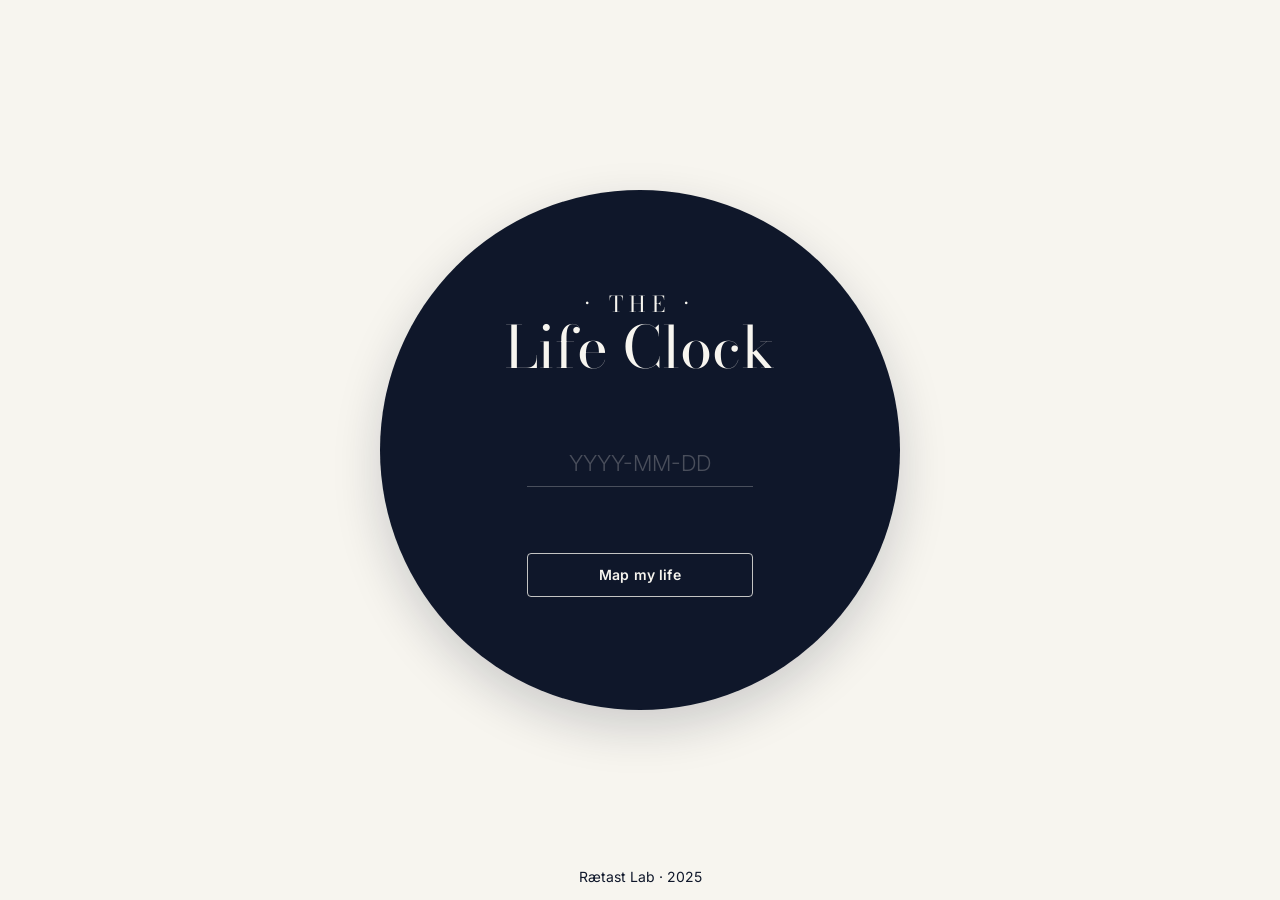
==== commit 1a27ef11: "typo in footer" ====
--- a/clock/index.html
+++ b/clock/index.html
@@ -135,7 +135,7 @@
   </main>
 
   <footer class="site-footer">
-    <a href="https://raetast.com/" target="_blank" rel="noopener">A Rætast Lab</a>
+    <a href="https://raetast.com/" target="_blank" rel="noopener">Rætast Lab</a>
      · 2025
   </footer>
 
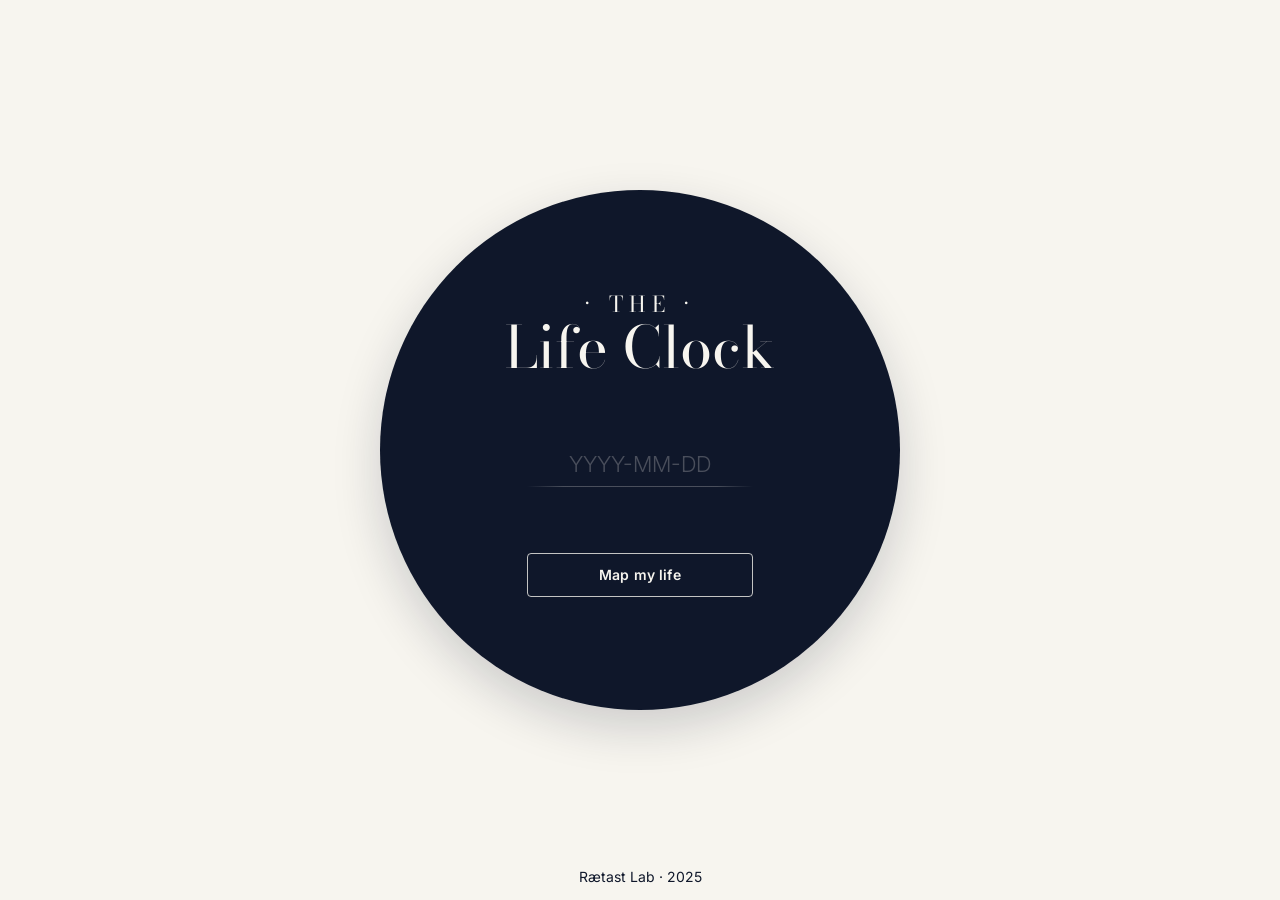
==== commit 9a35fa59: "adsense" ====
--- a/clock/index.html
+++ b/clock/index.html
@@ -33,6 +33,8 @@
   </script>
   <!-- Google tag (gtag.js) -->
   <script async src="https://www.googletagmanager.com/gtag/js?id=G-E0483FCLLG"></script>
+  <script async src="https://pagead2.googlesyndication.com/pagead/js/adsbygoogle.js?client=ca-pub-3596538215842644"
+    crossorigin="anonymous"></script>
   <script>
     window.dataLayer = window.dataLayer || [];
     function gtag() { dataLayer.push(arguments); }
--- a/clock/css/styles.css
+++ b/clock/css/styles.css
@@ -420,18 +420,27 @@
 }
 
 .clock-flip-back input[type="text"] {
+  --dob-rule-color: rgba(var(--page-bg-rgb), 0.25);
   height: clamp(38px, 6.4vmin, 44px);
   padding: 8px 0 10px;
   border: 0;
-  border-bottom: 1px solid rgba(var(--page-bg-rgb), 0.25);
   border-radius: 0;
-  background: transparent;
+  background:
+    linear-gradient(
+      90deg,
+      transparent 0,
+      var(--dob-rule-color) 16%,
+      var(--dob-rule-color) 84%,
+      transparent 100%
+    )
+    center bottom / 100% 1px no-repeat;
   color: var(--page-bg);
   box-shadow: none;
   font-family: "Inter", "Helvetica Neue", Arial, sans-serif;
   font-size: var(--clock-small-type);
   font-weight: 300;
   text-align: center;
+  transition: background-color 0.2s ease, box-shadow 0.2s ease;
 }
 
 .clock-flip-back input[type="text"]::placeholder {
@@ -439,12 +448,12 @@
 }
 
 .clock-flip-back input[type="text"]:focus {
-  border-color: rgba(var(--page-bg-rgb), 0.92);
+  --dob-rule-color: rgba(var(--page-bg-rgb), 0.92);
   box-shadow: none;
 }
 
 .clock-flip-back input[type="text"][aria-invalid="true"] {
-  border-color: rgba(var(--muted-rgb), 0.92);
+  --dob-rule-color: rgba(var(--muted-rgb), 0.92);
 }
 
 .dob-error-tooltip {
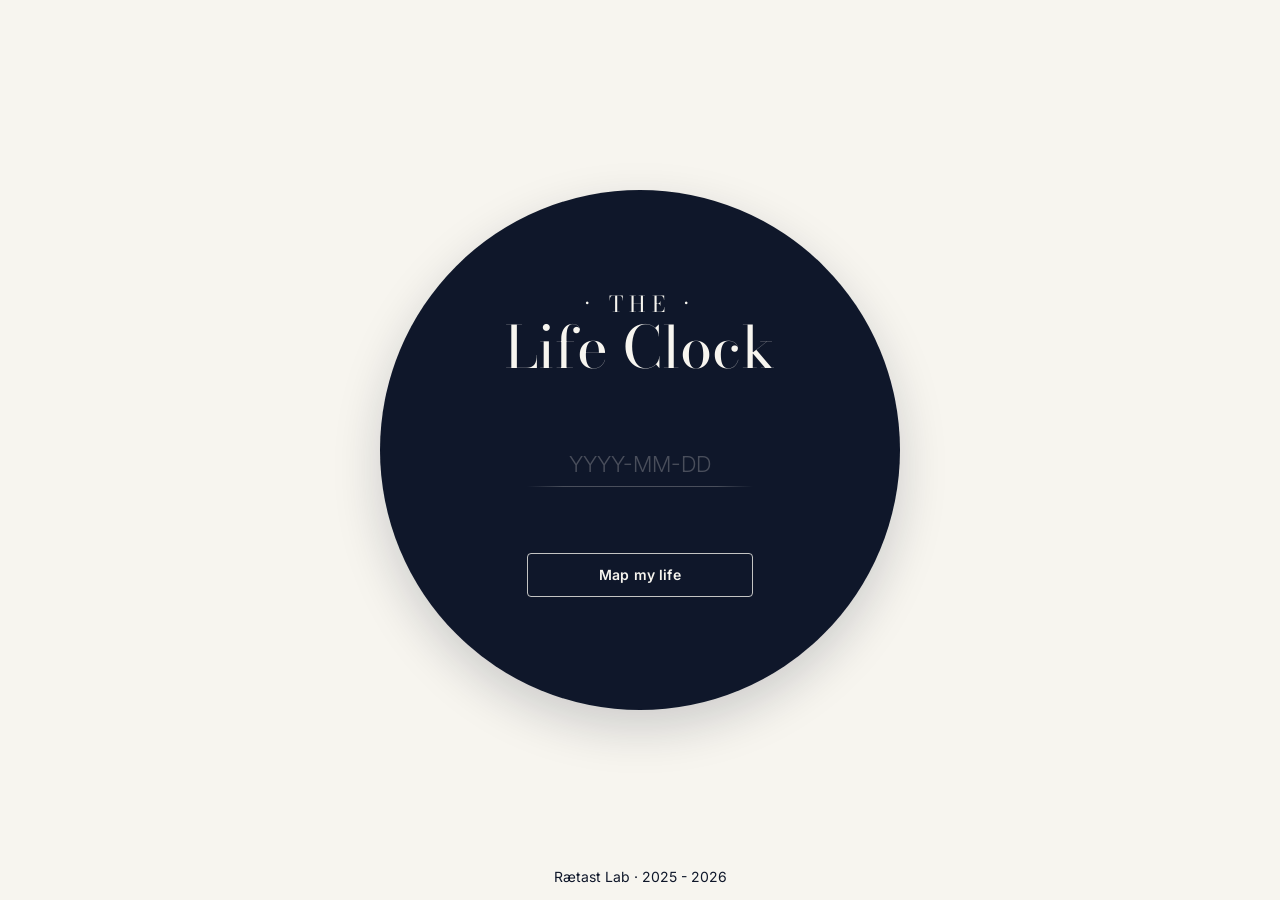
==== commit aa948b79: "optimized" ====
--- a/clock/index.html
+++ b/clock/index.html
@@ -18,23 +18,12 @@
   <meta name="twitter:description" content="Enter your date of birth to map your life in weeks. See the time behind you, the time ahead, and the space you still have to begin again." />
   <meta name="twitter:image" content="https://raetast.com/clock/assets/og_lifeclock.png" />
   <link rel="icon" href="data:image/svg+xml,<svg xmlns='http://www.w3.org/2000/svg' viewBox='0 0 100 100'><text y='.9em' font-size='90'>⏰</text></svg>">
+  <link rel="preconnect" href="https://fonts.googleapis.com" />
+  <link rel="preconnect" href="https://fonts.gstatic.com" crossorigin />
+  <link rel="stylesheet" href="https://fonts.googleapis.com/css2?family=Bodoni+Moda:ital,opsz,wght@0,6..96,200..900;1,6..96,200..900&family=Inter:ital,opsz,wght@0,14..32,100..900;1,14..32,100..900&display=swap" />
   <link rel="stylesheet" href="css/styles.css?v=75" />
-  <script>
-    (function () {
-      const host = window.location.hostname;
-      const isLocal =
-        host === "localhost" || host === "127.0.0.1" || host === "::1";
-      if (!isLocal) return;
-      const link = document.createElement("link");
-      link.rel = "stylesheet";
-      link.href = "css/preview.css";
-      document.head.appendChild(link);
-    })();
-  </script>
   <!-- Google tag (gtag.js) -->
   <script async src="https://www.googletagmanager.com/gtag/js?id=G-E0483FCLLG"></script>
-  <script async src="https://pagead2.googlesyndication.com/pagead/js/adsbygoogle.js?client=ca-pub-3596538215842644"
-    crossorigin="anonymous"></script>
   <script>
     window.dataLayer = window.dataLayer || [];
     function gtag() { dataLayer.push(arguments); }
@@ -138,32 +127,12 @@
 
   <footer class="site-footer">
     <a href="https://raetast.com/" target="_blank" rel="noopener">Rætast Lab</a>
-     · 2025
+     · <span id="copyright-year">2025</span>
   </footer>
 
   <div class="week-tooltip" id="week-tooltip" hidden></div>
 
-  <script>
-    (function () {
-      const host = window.location.hostname;
-      const isLocal =
-        host === "localhost" || host === "127.0.0.1" || host === "::1";
-      if (!isLocal) return;
-      document.write('<script src="js/local-config.js"><\/script>');
-    })();
-  </script>
-  <script src="js/main.js?v=56"></script>
-  <script>
-    (function () {
-      const host = window.location.hostname;
-      const isLocal =
-        host === "localhost" || host === "127.0.0.1" || host === "::1";
-      if (!isLocal) return;
-      const script = document.createElement("script");
-      script.src = "js/preview.js";
-      document.body.appendChild(script);
-    })();
-  </script>
+  <script src="js/main.js?v=57"></script>
 </body>
 
 </html>
--- a/clock/css/styles.css
+++ b/clock/css/styles.css
@@ -1,5 +1,3 @@
-@import url("https://fonts.googleapis.com/css2?family=Bodoni+Moda:ital,opsz,wght@0,6..96,200..900;1,6..96,200..900&family=Inter:ital,opsz,wght@0,14..32,100..900;1,14..32,100..900&display=swap");
-
 :root {
   --page-bg: #f7f5ef;
   --page-bg-rgb: 247, 245, 239;
@@ -49,12 +47,7 @@
   transition: background-color 0.35s ease;
 }
 
-body:not(.has-results) {
-  overflow-x: hidden;
-  overflow-y: scroll;
-  scrollbar-color: transparent transparent;
-}
-
+body:not(.has-results),
 body.is-flipping {
   overflow-x: hidden;
   overflow-y: scroll;
@@ -109,10 +102,6 @@
   position: relative;
   z-index: 1;
   transition: gap 0.35s ease;
-}
-
-body:not(.has-results) .page-shell {
-  min-height: 100dvh;
 }
 
 body.has-results .page-shell {
@@ -188,10 +177,6 @@
   margin: 0 auto;
   transform: translateY(0);
   transition: transform 2s cubic-bezier(0.33, 1, 0.68, 1);
-}
-
-body:not(.has-results) .form-shell {
-  margin: auto;
 }
 
 .form-shell h1 {
@@ -390,14 +375,6 @@
   font-size: clamp(40px, 8.8vmin, 58px);
   line-height: 0.92;
   white-space: nowrap;
-}
-
-.clock-flip-back .form-subcopy {
-  max-width: min(72%, 370px);
-  color: rgba(var(--page-bg-rgb), 0.82);
-  font-size: clamp(11px, 2.05vmin, 15px);
-  line-height: 1.34;
-  margin: 0;
 }
 
 .clock-flip-back form {
@@ -563,14 +540,6 @@
   font-size: clamp(18px, 4vw, 22px);
 }
 
-.form-subcopy {
-  text-align: center;
-  font-weight: 400;
-  font-size: clamp(16px, 3vw, 22px);
-  color: var(--text);
-  line-height: 1.4;
-}
-
 form {
   margin-top: 40px;
   display: flex;
@@ -592,18 +561,11 @@
   padding-bottom: 42px;
 }
 
-label {
-  display: block;
-  color: var(--muted);
-  text-align: left;
-}
-
 input::placeholder {
   color: var(--muted);
   opacity: 1;
 }
 
-input[type="date"],
 input[type="text"] {
   width: 100%;
   height: 48px;
@@ -617,7 +579,6 @@
   transition: border-color 0.2s ease, box-shadow 0.2s ease;
 }
 
-input[type="date"]:focus,
 input[type="text"]:focus {
   outline: none;
   border-color: var(--accent);
@@ -900,11 +861,6 @@
     height: clamp(2px, calc(var(--life-box-size, 15px) * 0.22), 4px);
     opacity: 0.58;
   }
-}
-
-.section-title {
-  margin-top: 100px;
-  text-align: center;
 }
 
 body:not(.has-results) .grid-wrap,
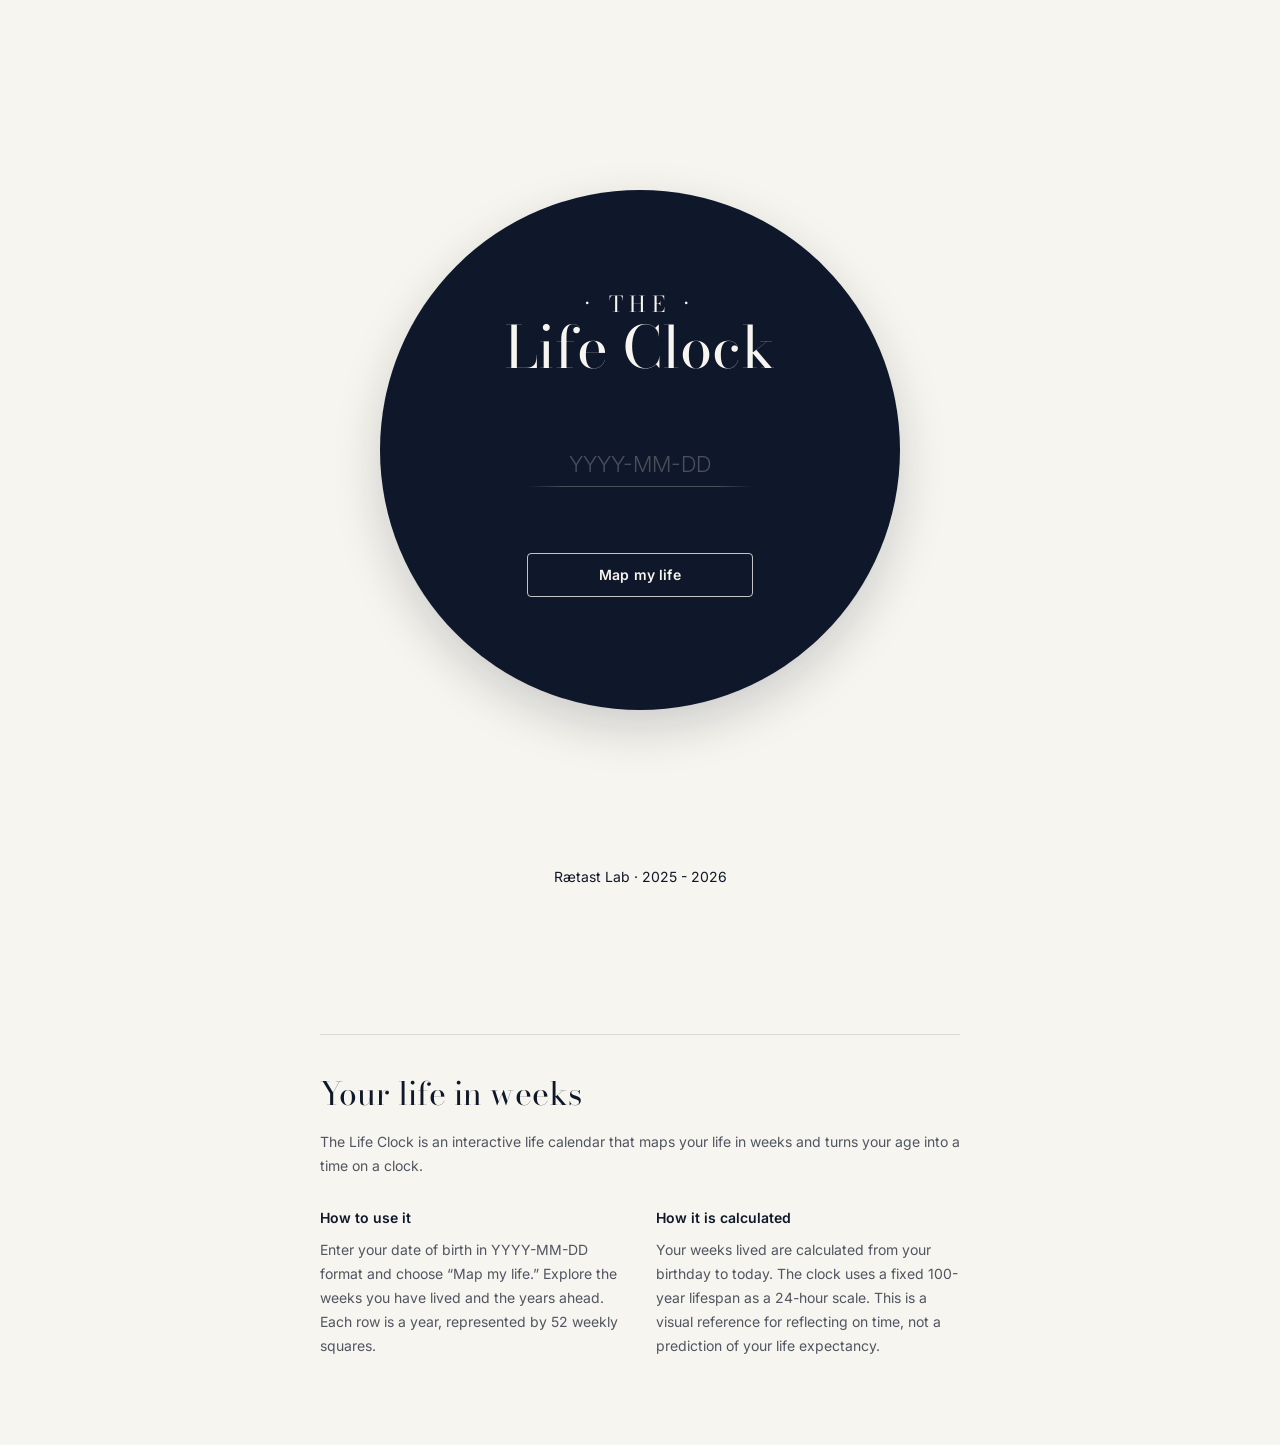
==== commit 7424ecaf: "bg update" ====
--- a/clock/index.html
+++ b/clock/index.html
@@ -4,24 +4,25 @@
 <head>
   <meta charset="UTF-8" />
   <meta name="viewport" content="width=device-width, initial-scale=1.0" />
-  <title>The Life Clock</title>
-  <meta name="description" content="Enter your date of birth to map your life in weeks. See the time behind you, the time ahead, and the space you still have to begin again." />
+  <title>The Life Clock — Visualize Your Life in Weeks</title>
+  <meta name="description" content="Visualize your life in weeks with The Life Clock. Enter your date of birth to see weeks lived and a life calendar based on a 100-year lifespan." />
   <meta name="robots" content="index,follow" />
   <link rel="canonical" href="https://raetast.com/clock/" />
-  <meta property="og:title" content="The Life Clock" />
-  <meta property="og:description" content="Enter your date of birth to map your life in weeks. See the time behind you, the time ahead, and the space you still have to begin again." />
+  <meta property="og:title" content="The Life Clock — Visualize Your Life in Weeks" />
+  <meta property="og:description" content="Visualize your life in weeks with The Life Clock. Enter your date of birth to see weeks lived and a life calendar based on a 100-year lifespan." />
   <meta property="og:type" content="website" />
+  <meta property="og:url" content="https://raetast.com/clock/" />
   <meta property="og:locale" content="en_US" />
   <meta property="og:image" content="https://raetast.com/clock/assets/og_lifeclock.png" />
   <meta name="twitter:card" content="summary" />
-  <meta name="twitter:title" content="The Life Clock" />
-  <meta name="twitter:description" content="Enter your date of birth to map your life in weeks. See the time behind you, the time ahead, and the space you still have to begin again." />
+  <meta name="twitter:title" content="The Life Clock — Visualize Your Life in Weeks" />
+  <meta name="twitter:description" content="Visualize your life in weeks with The Life Clock. Enter your date of birth to see weeks lived and a life calendar based on a 100-year lifespan." />
   <meta name="twitter:image" content="https://raetast.com/clock/assets/og_lifeclock.png" />
   <link rel="icon" href="data:image/svg+xml,<svg xmlns='http://www.w3.org/2000/svg' viewBox='0 0 100 100'><text y='.9em' font-size='90'>⏰</text></svg>">
   <link rel="preconnect" href="https://fonts.googleapis.com" />
   <link rel="preconnect" href="https://fonts.gstatic.com" crossorigin />
   <link rel="stylesheet" href="https://fonts.googleapis.com/css2?family=Bodoni+Moda:ital,opsz,wght@0,6..96,200..900;1,6..96,200..900&family=Inter:ital,opsz,wght@0,14..32,100..900;1,14..32,100..900&display=swap" />
-  <link rel="stylesheet" href="css/styles.css?v=75" />
+  <link rel="stylesheet" href="css/styles.css?v=76" />
   <!-- Google tag (gtag.js) -->
   <script async src="https://www.googletagmanager.com/gtag/js?id=G-E0483FCLLG"></script>
   <script>
@@ -123,6 +124,20 @@
       </section>
       <p class="caption" id="clock-caption"></p>
     </section>
+    <section class="clock-guide" aria-labelledby="clock-guide-heading">
+      <h2 id="clock-guide-heading">Your life in weeks</h2>
+      <p>The Life Clock is an interactive life calendar that maps your life in weeks and turns your age into a time on a clock.</p>
+      <div class="clock-guide-details">
+        <div>
+          <h3>How to use it</h3>
+          <p>Enter your date of birth in YYYY-MM-DD format and choose “Map my life.” Explore the weeks you have lived and the years ahead. Each row is a year, represented by 52 weekly squares.</p>
+        </div>
+        <div>
+          <h3>How it is calculated</h3>
+          <p>Your weeks lived are calculated from your birthday to today. The clock uses a fixed 100-year lifespan as a 24-hour scale. This is a visual reference for reflecting on time, not a prediction of your life expectancy.</p>
+        </div>
+      </div>
+    </section>
   </main>
 
   <footer class="site-footer">
--- a/clock/css/styles.css
+++ b/clock/css/styles.css
@@ -114,6 +114,7 @@
   width: 100%;
   text-align: center;
   color: var(--text);
+  background: var(--page-bg);
   font-size: 14px;
   position: fixed;
   bottom: 0;
@@ -196,8 +197,7 @@
 }
 
 body:not(.has-results) .clock-experience {
-  position: fixed;
-  inset: 0;
+  position: relative;
   width: 100%;
   min-height: 100dvh;
   z-index: 2;
@@ -1230,6 +1230,48 @@
   text-underline-offset: 2px;
 }
 
+.clock-guide {
+  width: min(640px, 100%);
+  padding: 40px 0 88px;
+  border-top: 1px solid rgba(var(--text-rgb), 0.12);
+}
+
+.clock-guide h2 {
+  font-family: "Bodoni Moda", "Times New Roman", serif;
+  font-weight: 400;
+}
+
+.clock-guide p {
+  margin: 16px 0 0;
+  color: rgba(var(--text-rgb), 0.72);
+  font-size: 14px;
+  line-height: 1.7;
+}
+
+.clock-guide-details {
+  display: grid;
+  grid-template-columns: repeat(2, minmax(0, 1fr));
+  gap: 32px;
+  margin-top: 32px;
+}
+
+.clock-guide-details h3 {
+  margin: 0;
+  font-size: 14px;
+  font-weight: 600;
+}
+
+.clock-guide-details p {
+  margin-top: 12px;
+}
+
+@media (max-width: 600px) {
+  .clock-guide-details {
+    grid-template-columns: 1fr;
+    gap: 24px;
+  }
+}
+
 .life-grid {
   width: 100%;
   margin-top: 0;
@@ -1659,6 +1701,7 @@
   .site-footer,
   .form-shell,
   .clock-experience,
+  .clock-guide,
   .caption {
     display: none !important;
   }
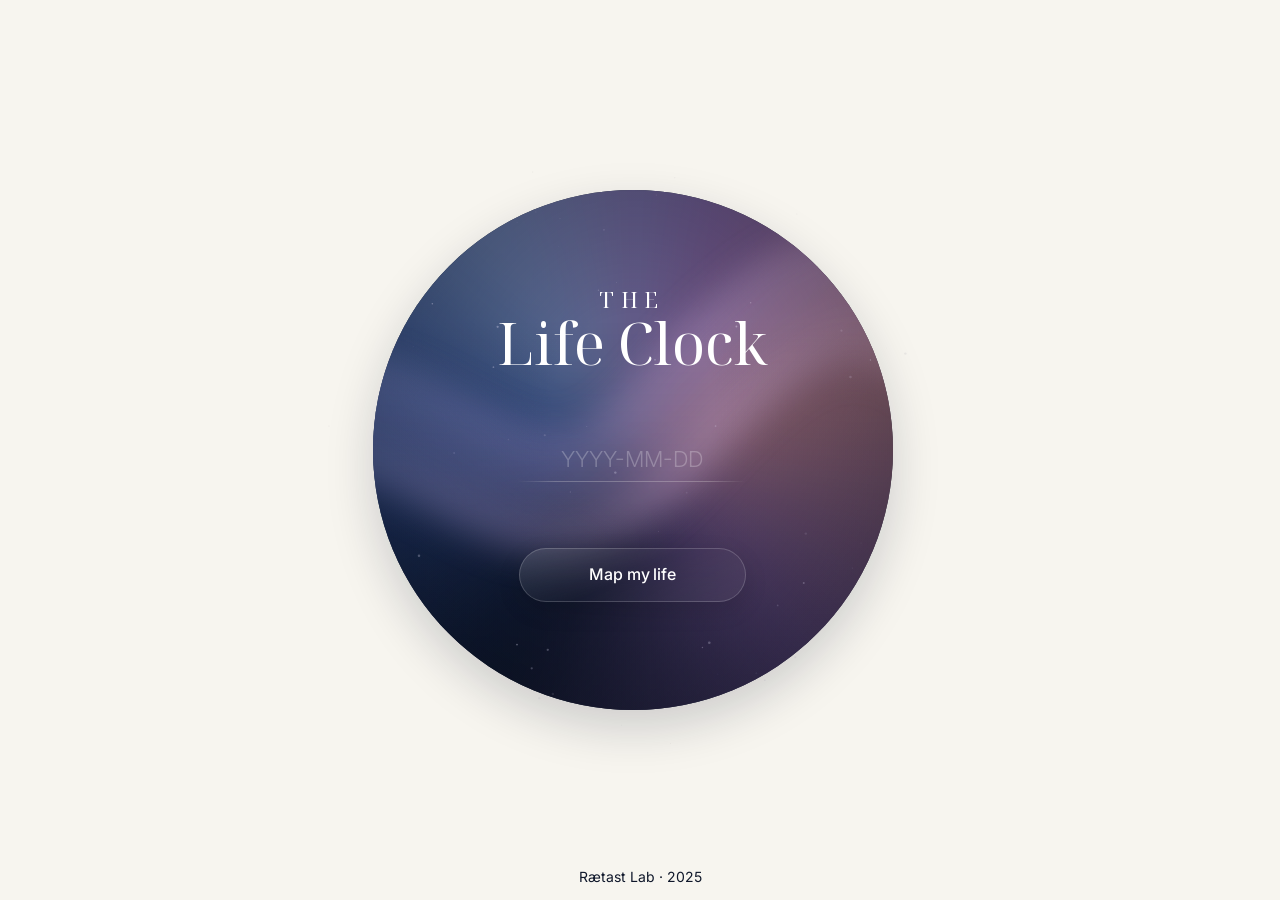
==== commit 399f8506: "revamped" ====
--- a/clock/index.html
+++ b/clock/index.html
@@ -21,8 +21,10 @@
   <link rel="icon" href="data:image/svg+xml,<svg xmlns='http://www.w3.org/2000/svg' viewBox='0 0 100 100'><text y='.9em' font-size='90'>⏰</text></svg>">
   <link rel="preconnect" href="https://fonts.googleapis.com" />
   <link rel="preconnect" href="https://fonts.gstatic.com" crossorigin />
-  <link rel="stylesheet" href="https://fonts.googleapis.com/css2?family=Bodoni+Moda:ital,opsz,wght@0,6..96,200..900;1,6..96,200..900&family=Inter:ital,opsz,wght@0,14..32,100..900;1,14..32,100..900&display=swap" />
-  <link rel="stylesheet" href="css/styles.css?v=76" />
+  <link rel="preconnect" href="https://commons.wikimedia.org" />
+  <link rel="preconnect" href="https://www.wikidata.org" />
+  <link rel="stylesheet" href="https://fonts.googleapis.com/css2?family=Inter:opsz,wght@14..32,300..600&family=Noto+Serif+Display:wght@400&display=swap" />
+  <link rel="stylesheet" href="css/styles.css?v=138" />
   <!-- Google tag (gtag.js) -->
   <script async src="https://www.googletagmanager.com/gtag/js?id=G-E0483FCLLG"></script>
   <script>
@@ -33,14 +35,42 @@
   </script>
 </head>
 
-<body>
+<body tabindex="-1">
   <main class="page-shell">
     <section class="clock-experience">
       <div class="clock-flip-stage">
         <div class="clock-flip-card">
           <section class="form-shell clock-flip-face clock-flip-back">
+            <div class="clock-atmosphere" aria-hidden="true">
+              <div class="clock-atmosphere-field">
+                <div class="clock-atmosphere-current">
+                  <svg class="clock-atmosphere-aurora" viewBox="0 0 600 600" aria-hidden="true" focusable="false" xmlns="http://www.w3.org/2000/svg">
+                    <defs>
+                      <linearGradient id="clock-aurora-light" x1="0" y1="100" x2="600" y2="500" gradientUnits="userSpaceOnUse">
+                        <stop stop-color="#8da9e7" />
+                        <stop offset="0.42" stop-color="#b4a0dc" />
+                        <stop offset="0.76" stop-color="#e0a9b7" />
+                        <stop offset="1" stop-color="#b49acb" />
+                      </linearGradient>
+                      <filter id="clock-aurora-soft" filterUnits="userSpaceOnUse" x="-240" y="-240" width="1080" height="1080">
+                        <feGaussianBlur stdDeviation="16" />
+                      </filter>
+                    </defs>
+                    <g fill="none" stroke="url(#clock-aurora-light)" stroke-linecap="round" filter="url(#clock-aurora-soft)">
+                      <path d="M-100 330 C70 110 170 480 340 270 S540 130 700 300" stroke-width="110" opacity="0.5">
+                        <animate attributeName="d" dur="44s" repeatCount="indefinite" calcMode="spline" keyTimes="0;0.33;0.67;1" keySplines="0.42 0 0.58 1;0.42 0 0.58 1;0.42 0 0.58 1" values="M-100 330 C70 110 170 480 340 270 S540 130 700 300;M-100 260 C70 420 170 90 340 310 S540 430 700 220;M-100 380 C70 240 170 370 340 210 S540 230 700 360;M-100 330 C70 110 170 480 340 270 S540 130 700 300" />
+                      </path>
+                      <path d="M-100 375 C70 175 170 520 340 325 S540 190 700 350" stroke-width="36" opacity="0.36">
+                        <animate attributeName="d" dur="57s" repeatCount="indefinite" calcMode="spline" keyTimes="0;0.33;0.67;1" keySplines="0.42 0 0.58 1;0.42 0 0.58 1;0.42 0 0.58 1" values="M-100 375 C70 175 170 520 340 325 S540 190 700 350;M-100 320 C70 460 170 160 340 365 S540 470 700 280;M-100 425 C70 300 170 430 340 270 S540 290 700 410;M-100 375 C70 175 170 520 340 325 S540 190 700 350" />
+                      </path>
+                    </g>
+                  </svg>
+                </div>
+              </div>
+            </div>
+            <canvas class="clock-atmosphere-particles" aria-hidden="true"></canvas>
             <h1 class="brand-title" aria-label="The Life Clock">
-              <span class="brand-title-kicker">· The ·</span>
+              <span class="brand-title-kicker">The</span>
               <span class="brand-title-main">Life Clock</span>
             </h1>
             <form id="dob-form" novalidate>
@@ -82,8 +112,13 @@
                       </div>
                     </div>
                   </div>
-                  <div class="day-night-center" aria-hidden="true"></div>
                 </div>
+                <div class="clock-glass-surface"></div>
+                <div class="clock-aperture" aria-hidden="true"></div>
+                <div class="day-night-pivot" aria-hidden="true"></div>
+                <div class="clock-dial"></div>
+                <div class="clock-inscription">VITA CHRONOMETER</div>
+                <div class="clock-inscription-bottom" aria-label="HOME MADE">HOME MADE</div>
                 <div class="clock-hand hour" id="hour-hand"></div>
                 <div class="clock-hand minute" id="minute-hand"></div>
                 <div class="clock-center"></div>
@@ -96,22 +131,27 @@
     <section class="clock-panel" id="clock-panel" hidden>
       <div class="results-share-bar" aria-label="Share results">
         <h2 class="results-share-title">Share your stats</h2>
-        <div class="share-menu-list" id="results-share-panel" data-share-source="clock" data-static="true">
+        <div class="share-menu-list" id="results-share-panel">
           <button type="button" class="secondary share-menu-item" data-share-target="x" aria-label="X">
-            <span aria-hidden="true" class="x-icon" role="img"></span>
+            <svg aria-hidden="true" class="x-icon" viewBox="0 0 24 24" focusable="false" xmlns="http://www.w3.org/2000/svg">
+              <path d="M13.7,10.6l6.6-7.6h-1.6l-5.7,6.6-4.5-6.6H3.2l6.9,10-6.9,8h1.6l6-7,4.8,7h5.2l-7.1-10.4h0ZM5.3,4.2h2.4l11,15.7h-2.4L5.3,4.2Z" />
+            </svg>
           </button>
           <button type="button" class="secondary share-menu-item" data-share-target="threads" aria-label="Threads">
-            <span aria-hidden="true" class="threads-icon" role="img"></span>
+            <svg aria-hidden="true" class="threads-icon" viewBox="0 0 24 24" focusable="false" xmlns="http://www.w3.org/2000/svg">
+              <path d="M12.1,21h0c-2.7,0-4.8-.9-6.1-2.6-1.2-1.5-1.9-3.7-1.9-6.4h0c0-2.7.7-4.8,1.9-6.4,1.4-1.7,3.5-2.6,6.1-2.6h0c2.1,0,3.8.5,5.1,1.6,1.3,1,2.1,2.3,2.6,4.1l-1.5.4c-.8-3-2.9-4.5-6.2-4.5-2.2,0-3.8.7-4.9,2-1,1.3-1.5,3.1-1.5,5.4,0,2.3.5,4.1,1.5,5.4,1.1,1.3,2.7,2,4.9,2,2,0,3.3-.5,4.4-1.5,1.2-1.2,1.2-2.7.8-3.6-.2-.5-.7-1-1.2-1.3-.1,1-.5,1.8-1,2.5-.7.8-1.6,1.3-2.8,1.3-.9,0-1.8-.2-2.4-.6-.8-.5-1.3-1.3-1.3-2.2,0-.9.3-1.7,1-2.3.7-.6,1.6-.9,2.7-1,.8,0,1.6,0,2.3.1,0-.6-.3-1-.6-1.3-.4-.4-1-.7-1.8-.7h0c-.6,0-1.5.2-2,1l-1.3-.9c.7-1.1,1.9-1.7,3.4-1.7h0c2.4,0,3.8,1.5,4,4,0,0,.2,0,.2.1,1.1.5,1.9,1.3,2.4,2.3.6,1.4.7,3.6-1.2,5.4-1.4,1.4-3.1,2-5.5,2h0ZM12.9,12.2c-.2,0-.4,0-.6,0-1.4,0-2.2.7-2.2,1.6,0,.9,1.1,1.4,2.1,1.3.9,0,2.1-.4,2.3-2.8-.5-.1-1.1-.2-1.7-.2Z" />
+            </svg>
           </button>
         </div>
       </div>
     </section>
     <section class="grid-wrap">
       <section class="life-grid card" id="life-grid" hidden>
+        <div class="life-grid-glass" aria-hidden="true"></div>
         <div class="life-grid-inner">
           <div class="life-header">
             <div class="life-titles">
-              <h1 class="life-title" id="life-calendar-heading"></h1>
+              <h1 class="life-title" id="life-calendar-heading">My life map</h1>
               <h3 class="life-title" id="weeks-lived-heading"></h3>
             </div>
           </div>
@@ -124,30 +164,16 @@
       </section>
       <p class="caption" id="clock-caption"></p>
     </section>
-    <section class="clock-guide" aria-labelledby="clock-guide-heading">
-      <h2 id="clock-guide-heading">Your life in weeks</h2>
-      <p>The Life Clock is an interactive life calendar that maps your life in weeks and turns your age into a time on a clock.</p>
-      <div class="clock-guide-details">
-        <div>
-          <h3>How to use it</h3>
-          <p>Enter your date of birth in YYYY-MM-DD format and choose “Map my life.” Explore the weeks you have lived and the years ahead. Each row is a year, represented by 52 weekly squares.</p>
-        </div>
-        <div>
-          <h3>How it is calculated</h3>
-          <p>Your weeks lived are calculated from your birthday to today. The clock uses a fixed 100-year lifespan as a 24-hour scale. This is a visual reference for reflecting on time, not a prediction of your life expectancy.</p>
-        </div>
-      </div>
-    </section>
   </main>
 
   <footer class="site-footer">
     <a href="https://raetast.com/" target="_blank" rel="noopener">Rætast Lab</a>
-     · <span id="copyright-year">2025</span>
+     · 2025
   </footer>
 
   <div class="week-tooltip" id="week-tooltip" hidden></div>
 
-  <script src="js/main.js?v=57"></script>
+  <script src="js/main.js?v=92"></script>
 </body>
 
 </html>
--- a/clock/css/styles.css
+++ b/clock/css/styles.css
@@ -1,7 +1,18 @@
+@property --dob-rule-color {
+  syntax: "<color>";
+  inherits: false;
+  initial-value: transparent;
+}
+
+@property --clock-focus-blur {
+  syntax: "<length>";
+  inherits: true;
+  initial-value: 0px;
+}
+
 :root {
   --page-bg: #f7f5ef;
   --page-bg-rgb: 247, 245, 239;
-  --map-section-bg: #eceae3;
   --text: #0f172a;
   --text-rgb: 15, 23, 42;
   --muted: #80858b;
@@ -9,20 +20,28 @@
   --white: #fff;
   --white-rgb: 255, 255, 255;
   --accent: #33cc99;
-  --accent-rgb: 51, 204, 153;
   --accent-3: #fce130;
   --accent-3-rgb: 252, 225, 48;
   --accent-4: #f26d7d;
-  --accent-4-rgb: 242, 109, 125;
   --night-sky: #0b1426;
   --night-sky-soft: #143057;
   --day-sky: #50bdec;
   --day-sky-light: #8bdcff;
   --life-box-size: 15px;
   --life-box-gap: 3px;
-  --filled-grad-start: #ffc8c8;
-  --filled-grad-end: #0c59c4;
   --result-gap: clamp(56px, 7vmin, 84px);
+}
+
+html {
+  overflow: hidden;
+  background-color: var(--page-bg);
+  color-scheme: light;
+  transition: background-color 1.2s ease 0.25s;
+}
+
+html:has(> body.has-results) {
+  background-color: #091421;
+  color-scheme: dark;
 }
 
 * {
@@ -35,23 +54,27 @@
   font-weight: 400;
   letter-spacing: 0;
   background-color: var(--page-bg);
-  min-height: 100vh;
+  min-height: 100dvh;
+  height: 100dvh;
+  scrollbar-gutter: stable;
+  scrollbar-color: transparent transparent;
   --page-padding: 30px;
   padding: 0 var(--page-padding) 0;
   position: relative;
   color: var(--text);
   overflow-x: hidden;
-  overflow-y: scroll;
-  scrollbar-gutter: stable;
-  scrollbar-color: rgba(var(--text-rgb), 0.38) transparent;
+  overflow-y: auto;
   transition: background-color 0.35s ease;
 }
 
 body:not(.has-results),
 body.is-flipping {
   overflow-x: hidden;
-  overflow-y: scroll;
-  scrollbar-color: transparent transparent;
+  overflow-y: hidden;
+}
+
+body:focus {
+  outline: none;
 }
 
 body::-webkit-scrollbar {
@@ -63,16 +86,14 @@
 }
 
 body::-webkit-scrollbar-thumb {
-  background-color: rgba(var(--text-rgb), 0.38);
+  background-color: rgba(var(--page-bg-rgb), 0.4);
   border: 4px solid transparent;
   border-radius: 999px;
   background-clip: content-box;
 }
 
 body:not(.has-results)::-webkit-scrollbar-thumb,
-body:not(.has-results)::-webkit-scrollbar-track,
-body.is-flipping::-webkit-scrollbar-thumb,
-body.is-flipping::-webkit-scrollbar-track {
+body.is-flipping::-webkit-scrollbar-thumb {
   background-color: transparent;
 }
 
@@ -114,7 +135,7 @@
   width: 100%;
   text-align: center;
   color: var(--text);
-  background: var(--page-bg);
+  background: transparent;
   font-size: 14px;
   position: fixed;
   bottom: 0;
@@ -122,13 +143,9 @@
   padding-bottom: 15px;
   pointer-events: none;
   z-index: 10;
-  isolation: isolate;
-  transform: translateY(100%);
-  transition: transform 0.35s ease;
-}
-
-body:not(.has-results) .site-footer {
-  transform: translateY(0);
+  opacity: 1;
+  visibility: visible;
+  transition: opacity 0.35s ease, visibility 0s;
 }
 
 .has-results .site-footer {
@@ -137,29 +154,6 @@
   width: calc(100% + (var(--page-padding) * 2));
   margin-left: calc(var(--page-padding) * -1);
   padding-top: 28px;
-  z-index: 10;
-  background: var(--map-section-bg);
-  transform: none;
-}
-
-body.is-flip-pending .site-footer,
-body.is-flipping .site-footer {
-  position: fixed;
-  visibility: hidden;
-  opacity: 0;
-  transform: translateY(100%);
-  pointer-events: none;
-}
-
-.site-footer::before {
-  content: "";
-  position: absolute;
-  left: 0;
-  right: 0;
-  bottom: 0;
-  height: 140px;
-  z-index: -1;
-  pointer-events: none;
 }
 
 .site-footer a {
@@ -172,20 +166,13 @@
   text-decoration: underline;
 }
 
-.form-shell {
-  max-width: 640px;
-  width: 100%;
-  margin: 0 auto;
-  transform: translateY(0);
-  transition: transform 2s cubic-bezier(0.33, 1, 0.68, 1);
-}
-
 .form-shell h1 {
   text-align: center;
 }
 
 .clock-experience {
   --flip-clock-size: min(520px, calc(100vmin - 60px));
+  position: relative;
   width: 100%;
   min-height: 100dvh;
   display: flex;
@@ -197,24 +184,15 @@
 }
 
 body:not(.has-results) .clock-experience {
-  position: relative;
-  width: 100%;
+  z-index: 2;
+}
+
+body.has-results .clock-experience {
+  min-height: calc(50dvh + (var(--flip-clock-size) / 2));
+}
+
+body.is-flipping .clock-experience {
   min-height: 100dvh;
-  z-index: 2;
-}
-
-body.has-results .clock-experience {
-  position: relative;
-  min-height: calc(50dvh + (var(--flip-clock-size) / 2));
-  justify-content: center;
-}
-
-body.is-flipping .clock-experience {
-  position: fixed;
-  inset: 0;
-  width: 100%;
-  min-height: 100dvh;
-  justify-content: center;
   z-index: 2;
 }
 
@@ -226,25 +204,7 @@
   min-width: 290px;
   min-height: 290px;
   perspective: 1400px;
-  position: relative;
-}
-
-body:not(.has-results) .clock-flip-stage {
-  position: fixed;
-  left: 50%;
-  top: 50dvh;
-  transform: translate(-50%, -50%);
-}
-
-body.has-results .clock-flip-stage {
-  position: absolute;
-  left: 50%;
-  top: 50dvh;
-  transform: translate(-50%, -50%);
-}
-
-body.is-flipping .clock-flip-stage {
-  position: fixed;
+  position: absolute;
   left: 50%;
   top: 50dvh;
   transform: translate(-50%, -50%);
@@ -254,20 +214,71 @@
   position: relative;
   width: 100%;
   height: 100%;
-  transform-style: preserve-3d;
-  transition: transform 1.65s ease;
-}
-
-body.has-results .clock-flip-card {
-  transform: rotateY(180deg);
+  /* A two-phase flip keeps the glass in a flat compositing plane throughout. */
+  transform-style: flat;
+}
+
+body.has-results .clock-flip-back {
+  transform: scaleX(0);
+  visibility: hidden;
+  pointer-events: none;
+  transition: transform 0.825s cubic-bezier(0.8, 0, 1, 1), visibility 0s 0.825s;
+}
+
+body.has-results .clock-flip-front {
+  transform: scaleX(1);
+  visibility: visible;
+  transition: transform 0.825s cubic-bezier(0, 0, 0.2, 1) 0.825s, visibility 0s 0.825s;
+}
+
+@media (prefers-reduced-motion: no-preference) {
+  body.is-flipping .clock-flip-card {
+    animation: clock-flip-focus 1.65s linear;
+  }
+
+  body.is-flipping .clock-flip-face::after {
+    content: "";
+    position: absolute;
+    inset: 0;
+    border-radius: inherit;
+    pointer-events: none;
+    z-index: 6;
+    /* A vertical focal plane keeps the hub sharp as the sides turn away. */
+    -webkit-backdrop-filter: blur(var(--clock-focus-blur, 0px));
+    backdrop-filter: blur(var(--clock-focus-blur, 0px));
+    -webkit-mask-image: linear-gradient(90deg, #000, rgba(0, 0, 0, 0.85) 18%, transparent 44% 56%, rgba(0, 0, 0, 0.85) 82%, #000);
+    mask-image: linear-gradient(90deg, #000, rgba(0, 0, 0, 0.85) 18%, transparent 44% 56%, rgba(0, 0, 0, 0.85) 82%, #000);
+  }
+}
+
+@keyframes clock-flip-focus {
+  0%,
+  100% {
+    --clock-focus-blur: 0px;
+  }
+  25%,
+  75% {
+    --clock-focus-blur: 1.4px;
+  }
+  50% {
+    --clock-focus-blur: 6px;
+  }
 }
 
 @media (prefers-reduced-motion: reduce) {
+  html,
   .clock-flip-card,
+  .clock-flip-face,
   .clock-flip-stage,
-  .clock-flip-back::before,
+  .clock-atmosphere,
+  .clock-atmosphere-field,
+  .clock-atmosphere-field::before,
+  .clock-atmosphere-current,
+  .clock-results-backdrop,
+  .site-footer,
   .clock-panel,
   .life-box,
+  .life-boxes,
   .life-grid {
     transition: none !important;
     animation: none !important;
@@ -280,6 +291,15 @@
   }
   100% {
     transform: translateX(28px) rotate(2deg);
+  }
+}
+
+@keyframes clock-pendulum-counter-sway {
+  0% {
+    transform: rotate(2deg) translateX(28px);
+  }
+  100% {
+    transform: rotate(-2deg) translateX(-28px);
   }
 }
 
@@ -306,27 +326,266 @@
   justify-content: center;
   align-items: center;
   gap: clamp(12px, 2.6vmin, 22px);
-  color: var(--page-bg);
+  color: var(--white);
   background: transparent;
   border: 0;
   box-shadow: none;
   overflow: visible;
   pointer-events: auto;
-}
-
-.clock-flip-back::before {
-  content: "";
+  transform: scaleX(1);
+  visibility: visible;
+  transition: transform 0.825s cubic-bezier(0, 0, 0.2, 1) 0.825s, visibility 0s 0.825s;
+}
+
+.clock-flip-back > .clock-atmosphere {
   position: absolute;
   inset: 0;
   border-radius: 50%;
-  background: var(--text);
+  overflow: hidden;
+  background: #091421;
   box-shadow: 0 18px 48px rgba(var(--text-rgb), 0.18);
   z-index: 0;
+  pointer-events: none;
   transform-origin: 50% -120vh;
 }
 
-body.is-pendulum-ready:not(.has-results):not(.is-flipping) .clock-flip-back::before {
+.clock-atmosphere-field {
+  position: absolute;
+  inset: 0;
+  border-radius: inherit;
+  overflow: hidden;
+  clip-path: circle(50%);
+  isolation: isolate;
+}
+
+.clock-flip-back .clock-atmosphere-field {
+  /* Only the pendulum clips the scene; a second moving crop would cut it off. */
+  border-radius: 0;
+  overflow: visible;
+  clip-path: none;
+  transform-origin: 50% -120vh;
+}
+
+.clock-atmosphere-field::before {
+  content: "";
+  position: absolute;
+  /* Cover the moving aperture plus the blur falloff, including small screens. */
+  inset: calc(-35% - 80px);
+  background:
+    conic-gradient(from 210deg,
+      #11182e 0deg,
+      #2d4785 65deg,
+      #6477a0 115deg,
+      #73558b 175deg,
+      #a26e78 225deg,
+      #674c84 290deg,
+      #11182e 360deg);
+  opacity: 0.9;
+  filter: blur(38px);
+  animation: clock-atmosphere-flow 72s linear infinite;
+  will-change: transform;
+}
+
+.clock-atmosphere-current {
+  position: absolute;
+  inset: -12%;
+  opacity: 0.72;
+  animation: clock-atmosphere-current 48s ease-in-out infinite alternate;
+  will-change: transform;
+}
+
+.clock-atmosphere-aurora {
+  display: block;
+  width: 100%;
+  height: 100%;
+  overflow: visible;
+}
+
+.clock-atmosphere::after,
+.clock-results-backdrop .clock-atmosphere-field::after {
+  content: "";
+  position: absolute;
+  inset: 0;
+  background:
+    radial-gradient(ellipse at 50% 42%, transparent 22%, rgba(3, 8, 18, 0.42) 100%),
+    linear-gradient(180deg, transparent 25%, rgba(3, 8, 18, 0.28));
+  z-index: 2;
+}
+
+.clock-flip-back > .clock-atmosphere-particles {
+  --particle-halo: max(0px, min(
+    clamp(32px, 8vmin, 64px),
+    calc((100vw - max(290px, var(--flip-clock-size))) / 2 - 2px),
+    calc((100dvh - max(290px, var(--flip-clock-size))) / 2 - 2px)
+  ));
+  position: absolute;
+  inset: calc(var(--particle-halo) * -1);
+  display: block;
+  width: calc(100% + var(--particle-halo) * 2);
+  height: calc(100% + var(--particle-halo) * 2);
+  opacity: 0.75;
+  z-index: 1;
+  pointer-events: none;
+}
+
+@keyframes clock-atmosphere-flow {
+  0% {
+    transform: rotate(0deg) scale(1.05);
+  }
+  100% {
+    transform: rotate(360deg) scale(1.05);
+  }
+}
+
+@keyframes clock-atmosphere-current {
+  0% {
+    transform: translate(-4%, 1%) rotate(-8deg) scale(1.05);
+  }
+  100% {
+    transform: translate(4%, -2%) rotate(4deg) scale(1.08);
+  }
+}
+
+body.is-flip-pending .clock-atmosphere-field::before,
+body.is-flipping .clock-atmosphere-field::before,
+body.has-results .clock-atmosphere-field::before,
+body.is-flip-pending .clock-atmosphere-current,
+body.is-flipping .clock-atmosphere-current,
+body.has-results .clock-atmosphere-current {
+  animation-play-state: paused;
+}
+
+body.is-pendulum-ready:not(.has-results):not(.is-flipping) .clock-atmosphere {
   animation: clock-pendulum-sway 1s ease-in-out infinite alternate;
+}
+
+body.is-pendulum-ready:not(.has-results):not(.is-flipping) .clock-flip-back .clock-atmosphere-field {
+  /* Exact inverse: hold the color field still while its circular mask swings. */
+  animation: clock-pendulum-counter-sway 1s ease-in-out infinite alternate;
+}
+
+.clock-results-backdrop {
+  position: fixed;
+  inset: 0;
+  /* Sit behind the scrolling body, including its transparent scrollbar track. */
+  z-index: -1;
+  overflow: hidden;
+  pointer-events: none;
+  background: #091421;
+  opacity: 0;
+  visibility: hidden;
+  transition:
+    opacity 0.8s ease,
+    visibility 0s linear 0.8s;
+}
+
+body.has-results .clock-results-backdrop {
+  opacity: 1;
+  visibility: visible;
+  transition:
+    opacity 1.2s ease 0.25s,
+    visibility 0s;
+}
+
+.clock-results-backdrop .clock-atmosphere-field {
+  inset: auto;
+  top: 0;
+  left: 0;
+  width: var(--scene-size, 520px);
+  height: var(--scene-size, 520px);
+  border-radius: 0;
+  clip-path: none;
+  transform-origin: 0 0;
+  transform: scale(var(--scene-x, 1), var(--scene-y, 1));
+}
+
+.clock-results-particles {
+  position: absolute;
+  inset: 0;
+  width: 100%;
+  height: 100%;
+  opacity: 0.75;
+  pointer-events: none;
+}
+
+.clock-results-backdrop .clock-atmosphere-field::before,
+.clock-results-backdrop .clock-atmosphere-current {
+  animation-play-state: paused;
+}
+
+body.has-results .clock-results-backdrop .clock-atmosphere-field::before,
+body.has-results .clock-results-backdrop .clock-atmosphere-current {
+  animation-play-state: running;
+}
+
+body.has-results {
+  background-color: transparent;
+  color: var(--white);
+  scrollbar-color: rgba(var(--page-bg-rgb), 0.4) transparent;
+}
+
+body.is-flipping {
+  scrollbar-color: transparent transparent;
+}
+
+body.has-results .site-footer {
+  color: var(--white);
+}
+
+body.has-results .site-footer a {
+  color: inherit;
+}
+
+body.is-flip-pending .site-footer,
+body.is-flipping .site-footer {
+  /* Fade in place before moving the footer into the results layout. */
+  position: fixed;
+  width: 100%;
+  margin: 0;
+  padding-top: 0;
+  color: var(--text);
+  opacity: 0;
+  visibility: hidden;
+  transition: opacity 0.35s ease, visibility 0s linear 0.35s;
+}
+
+body.is-flip-pending .site-footer a,
+body.is-flipping .site-footer a {
+  pointer-events: none;
+}
+
+body.has-results .results-share-title,
+body.has-results .x-icon,
+body.has-results .threads-icon {
+  color: var(--white);
+}
+
+body.has-results .life-grid {
+  color: var(--white);
+}
+
+body.has-results .life-box.upcoming,
+body.has-results .life-box.beyond {
+  background: rgba(255, 255, 255, 0.04);
+  border: none;
+}
+
+body.has-results .life-box:not(.filled):is(:focus-visible, .is-selected) {
+  background: rgba(0, 0, 0, 0.14);
+  border: none;
+}
+
+body.has-results .life-box.has-loaded-notables::before {
+  width: clamp(2px, calc(var(--life-box-size, 15px) * 0.34), 5px);
+  height: clamp(2px, calc(var(--life-box-size, 15px) * 0.34), 5px);
+}
+
+body.has-results .life-box.filled.has-loaded-notables::before {
+  background: rgba(var(--white-rgb), 0.85);
+}
+
+body.has-results .life-box:not(.filled).has-loaded-notables::before {
+  background: rgba(var(--white-rgb), 0.8);
 }
 
 .clock-flip-back > * {
@@ -334,12 +593,8 @@
   z-index: 1;
 }
 
-body.has-results .clock-flip-back {
-  pointer-events: none;
-}
-
 .clock-flip-back h1 {
-  color: var(--page-bg);
+  color: var(--white);
   font-size: clamp(26px, 7.2vmin, 46px);
   line-height: 1;
   margin: 0;
@@ -354,8 +609,8 @@
   flex-direction: column;
   align-items: center;
   gap: 0;
-  font-family: "Bodoni Moda", "Times New Roman", serif;
-  font-weight: 200;
+  font-family: "Noto Serif Display", "Times New Roman", serif;
+  font-weight: 400;
   white-space: normal;
   transform: translateY(clamp(-10px, -1.8vmin, -6px));
 }
@@ -411,17 +666,17 @@
       transparent 100%
     )
     center bottom / 100% 1px no-repeat;
-  color: var(--page-bg);
+  color: var(--white);
   box-shadow: none;
   font-family: "Inter", "Helvetica Neue", Arial, sans-serif;
   font-size: var(--clock-small-type);
   font-weight: 300;
   text-align: center;
-  transition: background-color 0.2s ease, box-shadow 0.2s ease;
+  transition: --dob-rule-color 0.5s ease, background-color 0.2s ease, box-shadow 0.2s ease;
 }
 
 .clock-flip-back input[type="text"]::placeholder {
-  color: rgba(var(--page-bg-rgb), 0.25);
+  color: rgba(var(--white-rgb), 0.25);
 }
 
 .clock-flip-back input[type="text"]:focus {
@@ -470,33 +725,56 @@
   transform: translateX(-50%);
 }
 
-.clock-flip-back .primary {
+.clock-flip-back .actions .primary {
   width: 100%;
-  min-height: clamp(38px, 6.4vmin, 44px);
-  padding: 9px clamp(12px, 2.2vmin, 15px);
-  border-color: rgba(var(--page-bg-rgb), 0.78);
-  border-radius: 4px;
-  background: transparent;
-  color: var(--page-bg);
-  box-shadow: none;
+  min-height: clamp(46px, 7vmin, 54px);
+  padding: 12px 20px;
+  border: 0;
+  border-radius: 999px;
+  background:
+    linear-gradient(155deg,
+      rgba(var(--white-rgb), 0.14),
+      rgba(var(--white-rgb), 0.02) 50%,
+      rgba(var(--white-rgb), 0.06));
+  color: var(--white);
+  box-shadow:
+    inset 0 0 0 1px rgba(var(--white-rgb), 0.18),
+    0 8px 24px rgba(0, 0, 0, 0.12);
+  -webkit-backdrop-filter: blur(12px);
+  backdrop-filter: blur(12px);
   font-family: "Inter", "Helvetica Neue", Arial, sans-serif;
-  font-size: clamp(12px, 1.95vmin, 14px);
-  font-weight: 600;
-  letter-spacing: 0.01em;
-}
-
-.clock-flip-back .primary:hover {
-  background: rgba(var(--page-bg-rgb), 0.12);
-  border-color: var(--page-bg);
-  transform: translateY(-1px);
-  box-shadow: 0 10px 22px rgba(var(--text-rgb), 0.18);
+  font-size: clamp(14px, 2.1vmin, 16px);
+  font-weight: 500;
+  line-height: 1.2;
+  letter-spacing: -0.01em;
+  transition: box-shadow 0.3s ease, filter 0.3s ease;
+}
+
+.clock-flip-back .actions .primary:hover {
+  filter: brightness(1.06);
+  transform: none;
+  box-shadow:
+    inset 0 0 0 1px rgba(var(--white-rgb), 0.26),
+    0 10px 28px rgba(0, 0, 0, 0.16);
+}
+
+.clock-flip-back .actions .primary:active {
+  filter: brightness(0.97);
+}
+
+.clock-flip-back .primary:focus-visible {
+  outline: 2px solid var(--page-bg);
+  outline-offset: 4px;
 }
 
 .clock-flip-front {
   display: grid;
   place-items: center;
-  background: var(--page-bg);
-  transform: rotateY(180deg);
+  background: transparent;
+  overflow: visible;
+  transform: scaleX(0);
+  visibility: hidden;
+  transition: transform 0.825s cubic-bezier(0.8, 0, 1, 1), visibility 0s 0.825s;
   pointer-events: none;
 }
 
@@ -510,13 +788,37 @@
 
 .card {
   width: 100%;
-  background: var(--white);
-  backdrop-filter: blur(18px);
-  border-radius: 6px;
   padding: 30px;
   position: relative;
   z-index: 1;
   text-align: center;
+}
+
+.life-grid.card {
+  background: transparent;
+  -webkit-backdrop-filter: none;
+  backdrop-filter: none;
+  border: 1px solid rgba(var(--white-rgb), 0.23);
+  border-radius: 16px;
+  box-shadow:
+    inset 0 1px 1px rgba(var(--white-rgb), 0.28),
+    0 1px 0 rgba(205, 216, 240, 0.1),
+    0 14px 34px rgba(4, 8, 24, 0.14);
+}
+
+.life-grid-glass {
+  position: absolute;
+  inset: 0;
+  border-radius: inherit;
+  mask-size: 100% 100%;
+  mask-repeat: no-repeat;
+  background:
+    radial-gradient(ellipse at 24% 12%, rgba(var(--white-rgb), 0.15), transparent 58%),
+    linear-gradient(145deg, rgba(var(--white-rgb), 0.09), rgba(var(--white-rgb), 0.025));
+  -webkit-backdrop-filter: blur(24px) saturate(1.08);
+  backdrop-filter: blur(24px) saturate(1.08);
+  pointer-events: none;
+  z-index: 0;
 }
 
 h1 {
@@ -540,19 +842,6 @@
   font-size: clamp(18px, 4vw, 22px);
 }
 
-form {
-  margin-top: 40px;
-  display: flex;
-  flex-direction: column;
-  gap: 30px;
-}
-
-.form-row {
-  display: grid;
-  grid-template-columns: repeat(auto-fit, minmax(160px, 1fr));
-  gap: 30px;
-}
-
 .field {
   position: relative;
   display: flex;
@@ -562,29 +851,15 @@
 }
 
 input::placeholder {
-  color: var(--muted);
   opacity: 1;
 }
 
 input[type="text"] {
   width: 100%;
-  height: 48px;
-  padding: 14px 16px;
-  border-radius: 6px;
-  border: 1px solid rgba(var(--text-rgb), 0.14);
-  font-size: 16px;
-  font-family: inherit;
-  color: var(--text);
-  background: var(--white);
-  transition: border-color 0.2s ease, box-shadow 0.2s ease;
-}
-
+}
 input[type="text"]:focus {
   outline: none;
-  border-color: var(--accent);
-  box-shadow: 0 0 0 4px rgba(var(--accent-rgb), 0.25);
-}
-
+}
 
 .actions {
   display: flex;
@@ -607,19 +882,6 @@
   justify-content: center;
   gap: 8px;
   border: 1px solid var(--accent);
-}
-
-.primary {
-  background: var(--accent);
-  color: var(--white);
-  padding: 12px 48px;
-  font-size: 14px;
-}
-
-.primary:hover {
-  background: color-mix(in srgb, var(--accent) 80%, transparent);
-  transform: translateY(-1px);
-  box-shadow: 0 10px 20px rgba(var(--accent-rgb), 0.15);
 }
 
 .secondary {
@@ -640,13 +902,8 @@
   transition: background 0.2s ease, color 0.2s ease, transform 0.2s ease, box-shadow 0.2s ease;
 }
 
-.secondary:hover {
-  background: color-mix(in srgb, var(--text) 10%, transparent);
-  transform: translateY(-1px);
-  border: 1px solid var(--muted);
-}
-
 .clock-panel {
+  position: relative;
   margin-top: 0;
   display: flex;
   flex-direction: column;
@@ -660,11 +917,7 @@
 }
 
 body.has-results .clock-panel {
-  position: relative;
-  top: auto;
-  left: auto;
   width: min(100%, 520px);
-  transform: translateY(16px);
 }
 
 .clock-panel.is-visible {
@@ -675,20 +928,14 @@
   animation: none;
 }
 
-body.has-results .clock-panel.is-visible {
-  transform: translateY(0);
-}
-
 .clock-panel .results-share-bar {
   opacity: 0;
   transform: translateY(12px);
-  transition: opacity 1s ease 0s, transform 0.75s ease 0s;
 }
 
 .clock-panel.is-visible .results-share-bar {
   opacity: 1;
   transform: translateY(0);
-  transition-delay: 0.15s;
   animation: clock-reveal 0.75s ease 0.15s both;
 }
 
@@ -746,6 +993,14 @@
   padding: 0;
   border-radius: 999px;
   position: relative;
+  transform: none;
+  outline: none;
+  -webkit-tap-highlight-color: transparent;
+}
+
+#results-share-panel .share-menu-item:focus-visible {
+  outline: 1px solid rgba(var(--white-rgb), 0.65);
+  outline-offset: 3px;
 }
 
 #results-share-panel .share-menu-item::before {
@@ -756,7 +1011,8 @@
   width: 50px;
   height: 50px;
   border-radius: 999px;
-  background: color-mix(in srgb, var(--white) 100%, transparent);
+  background: rgba(var(--white-rgb), 0.08);
+  box-shadow: inset 0 0 0 1px rgba(var(--white-rgb), 0.18);
   opacity: 0;
   transition: opacity 0.2s ease;
   pointer-events: none;
@@ -770,49 +1026,17 @@
 #results-share-panel .share-menu-item:hover::before,
 #results-share-panel .share-menu-item:focus-visible::before {
   opacity: 1;
-}
-
-#results-share-panel .share-menu-item:hover .x-icon,
-#results-share-panel .share-menu-item:hover .threads-icon,
-#results-share-panel .share-menu-item:focus-visible .x-icon,
-#results-share-panel .share-menu-item:focus-visible .threads-icon {
-  color: var(--text);
 }
 
 @media (max-width: 600px) {
   body {
     --page-padding: 20px;
     --result-gap: 52px;
-    padding: 0 var(--page-padding);
-  }
-
-  .card {
-    padding: 15px;
-  }
-
-  .actions .primary {
-    width: 100%;
-  }
-
-  .results-share-bar {
-    width: auto;
   }
 
   #results-share-panel {
-    width: auto;
-    display: flex;
     justify-content: center;
     gap: 34px;
-  }
-
-  #results-share-panel .share-menu-item {
-    width: 50px;
-    justify-content: center;
-  }
-
-  .grid-wrap {
-    padding-top: 34px;
-    padding-bottom: 52px;
   }
 
 }
@@ -830,7 +1054,7 @@
 
   .life-grid.card {
     padding: 18px;
-    border-radius: 4px;
+    border-radius: 12px;
   }
 
   .life-header {
@@ -841,18 +1065,6 @@
     gap: 2px;
   }
 
-  .life-box.upcoming {
-    border-color: rgba(var(--muted-rgb), 0.28);
-    background: color-mix(in srgb, var(--white) 72%, var(--map-section-bg));
-  }
-
-  .life-box.beyond {
-    border-color: rgba(var(--text-rgb), 0.08);
-  }
-
-  .life-box {
-    border-color: rgba(var(--muted-rgb), 0.24);
-  }
 }
 
 @media (min-width: 640px) and (max-width: 1024px) {
@@ -863,7 +1075,12 @@
   }
 }
 
-body:not(.has-results) .grid-wrap,
+.clock-panel[hidden],
+.life-grid[hidden],
+body:not(.has-results) .grid-wrap {
+  display: none;
+}
+
 body:not(.has-results) #clock-caption,
 body.is-flip-pending .clock-panel,
 body.is-flip-pending .grid-wrap,
@@ -888,18 +1105,7 @@
   position: relative;
   z-index: 0;
   padding: clamp(34px, 5vw, 58px) 0 clamp(44px, 6vw, 72px);
-}
-
-body.has-results .grid-wrap::before {
-  content: "";
-  position: absolute;
-  top: 0;
-  bottom: 0;
-  left: 50%;
-  width: 100vw;
-  transform: translateX(-50%);
-  background: var(--map-section-bg);
-  z-index: -1;
+  transition: opacity 0.25s ease;
 }
 
 .grid-wrap > * {
@@ -924,30 +1130,129 @@
   transform: scale(calc(var(--clock-size) / 400px));
   transform-origin: top left;
   border-radius: 50%;
-  background: url('../assets/clockbase.svg') center/contain no-repeat;
-  background-color: var(--white);
+  box-shadow:
+    0 1px 0 rgba(205, 216, 240, 0.1),
+    0 14px 34px rgba(4, 8, 24, 0.14);
+}
+
+.clock-glass-surface {
+  position: absolute;
+  inset: 0;
+  border-radius: inherit;
+  background:
+    radial-gradient(ellipse at 24% 12%, rgba(var(--white-rgb), 0.15), transparent 58%),
+    linear-gradient(145deg, rgba(var(--white-rgb), 0.09), rgba(var(--white-rgb), 0.025));
+  -webkit-backdrop-filter: blur(24px) saturate(1.08);
+  backdrop-filter: blur(24px) saturate(1.08);
+  /* The glass covers the disk's hub inside the clear fan-shaped aperture. */
+  clip-path: path(evenodd, "M 200 0 A 200 200 0 1 1 200 400 A 200 200 0 1 1 200 0 Z M 142.044 264.471 A 60 60 0 0 1 257.956 264.471 L 208.693 277.671 A 9 9 0 0 0 191.307 277.671 Z");
+  pointer-events: none;
+  z-index: 1;
 }
 
 .clock-face::before {
   content: "";
   position: absolute;
-  inset: -1px;
-  border: 8px solid var(--text);
+  inset: 0;
+  border-radius: inherit;
+  pointer-events: none;
+  z-index: 5;
+  border: 1px solid rgba(var(--white-rgb), 0.23);
+  box-shadow:
+    inset 0 1px 1px rgba(var(--white-rgb), 0.28),
+    inset 0 -1px 2px rgba(4, 8, 24, 0.06);
+}
+
+.clock-aperture {
+  position: absolute;
+  top: 220px;
+  left: 140px;
+  width: 120px;
+  height: 120px;
+  clip-path: path("M 2.044 44.471 A 60 60 0 0 1 117.956 44.471 L 68.693 57.671 A 9 9 0 0 0 51.307 57.671 Z");
+  pointer-events: none;
+  z-index: 2;
+}
+
+.clock-aperture::before,
+.clock-aperture::after {
+  content: "";
+  position: absolute;
+  inset: 0;
+}
+
+.clock-aperture::before {
   border-radius: 50%;
-  box-sizing: border-box;
-  pointer-events: none;
-  z-index: 5;
+  box-shadow: inset 0 2px 4px rgba(3, 9, 27, 0.2);
+}
+
+.clock-aperture::after {
+  /* A fine highlight follows the aperture and its rounded central cover. */
+  background: linear-gradient(160deg, rgba(4, 9, 27, 0.28), rgba(var(--white-rgb), 0.2) 78%);
+  clip-path: path(evenodd, "M 2.044 44.471 A 60 60 0 0 1 117.956 44.471 L 68.693 57.671 A 9 9 0 0 0 51.307 57.671 Z M 3.022 43.933 A 59.2 59.2 0 0 1 116.978 43.933 L 69.237 56.725 A 9.8 9.8 0 0 0 50.763 56.725 Z");
+}
+
+.clock-dial {
+  position: absolute;
+  inset: 16px;
+  border-radius: 50%;
+  pointer-events: none;
+  z-index: 2;
+}
+
+.clock-dial::before,
+.clock-dial::after {
+  content: "";
+  position: absolute;
+  inset: 0;
+  border-radius: inherit;
+}
+
+.clock-dial::before {
+  background: repeating-conic-gradient(from -0.18deg,
+    rgba(var(--white-rgb), 0.42) 0deg 0.36deg, transparent 0.36deg 6deg);
+  -webkit-mask-image: radial-gradient(farthest-side, transparent calc(100% - 7px), #000 calc(100% - 6px));
+  mask-image: radial-gradient(farthest-side, transparent calc(100% - 7px), #000 calc(100% - 6px));
+}
+
+.clock-dial::after {
+  background: repeating-conic-gradient(from -0.45deg,
+    rgba(var(--white-rgb), 0.88) 0deg 0.9deg, transparent 0.9deg 30deg);
+  -webkit-mask-image: radial-gradient(farthest-side, transparent calc(100% - 14px), #000 calc(100% - 13px));
+  mask-image: radial-gradient(farthest-side, transparent calc(100% - 14px), #000 calc(100% - 13px));
+}
+
+.clock-inscription,
+.clock-inscription-bottom {
+  position: absolute;
+  top: 90px;
+  left: 50%;
+  transform: translateX(-50%);
+  color: rgba(var(--white-rgb), 0.72);
+  font-size: 8.5px;
+  font-weight: 400;
+  line-height: 1.2;
+  letter-spacing: 0.24em;
+  white-space: nowrap;
+  z-index: 2;
+}
+
+.clock-inscription-bottom {
+  top: 350px;
+  transform: translate(-50%, -50%);
+  pointer-events: none;
 }
 
 .day-night-indicator {
   position: absolute;
-  top: 50%;
+  top: 70%;
   left: 50%;
-  width: 130px;
-  height: 130px;
-  transform: translate(-50%, -50%) translateY(100px);
-  pointer-events: none;
-  z-index: 1;
+  width: 120px;
+  height: 120px;
+  border-radius: 50%;
+  transform: translate(-50%, -50%);
+  pointer-events: none;
+  z-index: 0;
 }
 
 .day-night-mask {
@@ -957,22 +1262,25 @@
   overflow: hidden;
   transform: rotate(180deg);
   transform-origin: center;
-  -webkit-mask-image: conic-gradient(transparent 0deg 105deg,
-      var(--text) 105deg 255deg,
-      transparent 255deg 360deg);
-  mask-image: conic-gradient(transparent 0deg 105deg,
-      var(--text) 105deg 255deg,
-      transparent 255deg 360deg);
-}
-
-.day-night-mask::before {
-  content: "";
-  position: absolute;
-  inset: 0;
+}
+
+.day-night-pivot {
+  position: absolute;
+  top: 70%;
+  left: 50%;
+  width: 9px;
+  height: 9px;
+  transform: translate(-50%, -50%);
   border-radius: 50%;
-  box-shadow: inset 0px -2px 2px rgba(var(--text-rgb), 0.5);
+  border: 1px solid rgba(var(--white-rgb), 0.28);
+  background:
+    radial-gradient(circle at center, rgba(38, 42, 67, 0.35) 0.9px, transparent 1px),
+    radial-gradient(circle at 35% 25%, rgba(var(--white-rgb), 0.24), rgba(var(--white-rgb), 0.04) 75%);
+  box-shadow:
+    0 1px 2px rgba(4, 8, 24, 0.18),
+    inset 0 1px 1px rgba(var(--white-rgb), 0.12);
+  pointer-events: none;
   z-index: 2;
-  pointer-events: none;
 }
 
 .day-night-disk {
@@ -990,19 +1298,6 @@
   transform: rotate(var(--day-night-rotation, 0deg));
   transition: transform 1.15s cubic-bezier(0.16, 1, 0.3, 1);
   overflow: hidden;
-  z-index: 1;
-}
-
-.day-night-center {
-  position: absolute;
-  top: 49.5%;
-  left: 50%;
-  width: 20px;
-  height: 20px;
-  border-radius: 50%;
-  background: var(--white);
-  transform: translate(-50%, -50%);
-  z-index: 4;
 }
 
 .night-stars {
@@ -1021,7 +1316,6 @@
   background: rgba(var(--accent-3-rgb), 0.9);
   opacity: 0.35;
   animation: star-twinkle 3s ease-in-out infinite;
-  mix-blend-mode: screen;
   filter: brightness(0.9);
 }
 
@@ -1170,8 +1464,9 @@
   bottom: 50%;
   left: 50%;
   transform-origin: bottom center;
-  background: var(--text);
-  clip-path: polygon(42% 0, 58% 0, 90% 10px, 90% 100%, 10% 100%, 10% 10px);
+  border-radius: 999px;
+  background: linear-gradient(90deg, rgba(var(--white-rgb), 0.6), rgba(var(--white-rgb), 0.98) 48%, rgba(var(--white-rgb), 0.8));
+  filter: drop-shadow(0 2px 3px rgba(4, 8, 24, 0.24));
   transition: transform 1.15s cubic-bezier(0.16, 1, 0.3, 1);
   z-index: 3;
 }
@@ -1181,42 +1476,51 @@
   transition: none !important;
 }
 
-.clock-hand::after {
-  content: '';
-  position: absolute;
-  inset: 3px;
-  background: var(--hand-fill, var(--text));
-  clip-path: polygon(90% 10px, 90% 30px, 10% 30px, 10% 10px);
-}
-
 .clock-hand.hour {
-  width: 10px;
+  width: 6px;
   height: 100px;
-  --hand-fill: var(--accent-4);
 }
 
 .clock-hand.minute {
-  width: 10px;
-  height: 160px;
-  --hand-fill: var(--accent-4);
+  width: 4px;
+  height: 158px;
 }
 
 .clock-center {
   position: absolute;
-  width: 14px;
-  height: 14px;
-  background: var(--white);
-  border: 2px solid var(--text);
+  width: 12px;
+  height: 12px;
+  background: rgba(var(--white-rgb), 0.95);
+  border: 1px solid rgba(var(--white-rgb), 0.65);
   border-radius: 50%;
+  box-shadow: 0 1px 5px rgba(4, 8, 24, 0.24);
   top: 50%;
   left: 50%;
   transform: translate(-50%, -50%);
   z-index: 4;
 }
 
+.clock-center::after {
+  content: "";
+  position: absolute;
+  inset: 3px;
+  border-radius: 50%;
+  background: rgba(38, 42, 67, 0.5);
+}
+
+@media (prefers-reduced-motion: reduce) {
+  .clock-hand,
+  .day-night-disk,
+  .cloud-orbit,
+  .night-stars .star {
+    animation: none !important;
+    transition: none !important;
+  }
+}
+
 .caption {
   margin: 0;
-  color: var(--muted);
+  color: rgba(var(--white-rgb), 0.5);
   line-height: 1.4;
   font-size: 14px;
   text-align: left;
@@ -1228,48 +1532,6 @@
   text-decoration: underline;
   text-decoration-thickness: 1px;
   text-underline-offset: 2px;
-}
-
-.clock-guide {
-  width: min(640px, 100%);
-  padding: 40px 0 88px;
-  border-top: 1px solid rgba(var(--text-rgb), 0.12);
-}
-
-.clock-guide h2 {
-  font-family: "Bodoni Moda", "Times New Roman", serif;
-  font-weight: 400;
-}
-
-.clock-guide p {
-  margin: 16px 0 0;
-  color: rgba(var(--text-rgb), 0.72);
-  font-size: 14px;
-  line-height: 1.7;
-}
-
-.clock-guide-details {
-  display: grid;
-  grid-template-columns: repeat(2, minmax(0, 1fr));
-  gap: 32px;
-  margin-top: 32px;
-}
-
-.clock-guide-details h3 {
-  margin: 0;
-  font-size: 14px;
-  font-weight: 600;
-}
-
-.clock-guide-details p {
-  margin-top: 12px;
-}
-
-@media (max-width: 600px) {
-  .clock-guide-details {
-    grid-template-columns: 1fr;
-    gap: 24px;
-  }
 }
 
 .life-grid {
@@ -1293,11 +1555,9 @@
   transition-delay: 0.25s;
 }
 
-.grid-wrap {
-  transition: opacity 0.25s ease;
-}
-
 .life-grid-inner {
+  position: relative;
+  z-index: 1;
   max-width: 100%;
   width: 100%;
   margin: 0 auto;
@@ -1373,41 +1633,19 @@
 }
 
 .life-box {
-  flex: 0 0 var(--life-box-size, 15px);
   width: var(--life-box-size, 15px);
   height: var(--life-box-size, 15px);
   position: relative;
-  border: 1px solid rgba(var(--muted-rgb), 0.5);
+  border: none;
   border-radius: 2px;
-  background: var(--white);
-  transform-origin: center;
-  transition:
-    transform 0.18s ease,
-    background-color 0.18s ease,
-    opacity 0.16s ease,
-    box-shadow 0.22s ease,
-    border-color 0.22s ease;
-}
-
-.life-boxes.has-selection .life-box:not(.is-selected) {
-  opacity: 0.62;
-}
-
-.life-boxes.has-selection .life-box:hover,
-.life-boxes.has-selection .life-box:focus-visible,
-.life-boxes.has-selection .life-box.is-selected {
-  opacity: 1;
-}
-
-.life-box:hover,
+  background: transparent;
+}
+
+.life-box.filled:hover,
 .life-box:focus-visible,
 .life-box.is-selected {
-  background-color: var(--white);
-  border-color: rgba(var(--muted-rgb), 0.72);
-  box-shadow:
-    0 2px 5px rgba(var(--text-rgb), 0.18),
-    0 10px 24px rgba(var(--text-rgb), 0.34);
-  transform: scale(1.5);
+  outline: 1px solid rgba(var(--white-rgb), 0.65);
+  outline-offset: 0;
   z-index: 6;
 }
 
@@ -1417,18 +1655,8 @@
 }
 
 .life-box.is-selected {
-  border-color: rgba(var(--text-rgb), 0.78);
-  box-shadow:
-    0 2px 6px rgba(var(--text-rgb), 0.22),
-    0 14px 30px rgba(var(--text-rgb), 0.42);
-  transform: scale(1.7);
+  outline-color: var(--white);
   z-index: 7;
-}
-
-.life-box.filled.is-selected {
-  box-shadow:
-    0 2px 6px rgba(var(--text-rgb), 0.22),
-    0 14px 30px rgba(var(--text-rgb), 0.42);
 }
 
 .life-box.has-loaded-notables::before {
@@ -1442,21 +1670,21 @@
   background: rgba(var(--text-rgb), 0.45);
   pointer-events: none;
   z-index: 2;
-  animation: notable-dot-grow 0.42s cubic-bezier(0.16, 1, 0.3, 1);
-}
-
-.life-box.filled.has-loaded-notables::before {
-  background: var(--white);
-}
-
-@keyframes notable-dot-grow {
-  0% {
+  animation: notable-dot-reveal 0.4s ease-out both;
+}
+
+@keyframes notable-dot-reveal {
+  from {
     opacity: 0;
-    transform: scale(0);
-  }
-  100% {
+  }
+  to {
     opacity: 1;
-    transform: scale(1);
+  }
+}
+
+@media (prefers-reduced-motion: reduce) {
+  .life-box.has-loaded-notables::before {
+    animation: none;
   }
 }
 
@@ -1465,99 +1693,31 @@
   display: inline-block;
   width: 30px;
   height: 30px;
-  background-color: currentColor;
+  flex-shrink: 0;
+  fill: currentColor;
   color: var(--accent-4);
 }
 
-.x-icon {
-  mask: url('../assets/logo_x.svg') center/contain no-repeat;
-  -webkit-mask: url('../assets/logo_x.svg') center/contain no-repeat;
-}
-
-.threads-icon {
-  mask: url('../assets/logo_threads.svg') center/contain no-repeat;
-  -webkit-mask: url('../assets/logo_threads.svg') center/contain no-repeat;
-}
-
 .life-box.filled {
-  background-image: linear-gradient(180deg, var(--filled-grad-start) 0%, var(--filled-grad-end) 100%);
-  background-size: 100% var(--filled-grad-height, 100%);
-  background-position: 0 var(--filled-grad-offset, 0);
-  background-repeat: no-repeat;
-  border: none;
   cursor: pointer;
-  transition:
-    transform 0.18s ease,
-    background-color 0.18s ease;
-}
-
-.life-grid:not(.is-fill-animated) .life-box.filled {
+}
+
+.life-grid:not(.is-fill-animated) .life-boxes {
   opacity: 0;
-  transform: scale(0.82);
-}
-
-.life-grid.is-fill-animated .life-box.filled {
-  animation: life-box-fill 0.72s cubic-bezier(0.2, 0.76, 0.28, 1) var(--life-fill-delay, 0ms) backwards;
-}
-
-.life-grid.is-fill-animated .life-box.filled.is-current-week {
-  animation:
-    life-box-fill 0.72s cubic-bezier(0.2, 0.76, 0.28, 1) var(--life-fill-delay, 0ms) backwards,
-    current-week-lock 0.58s ease calc(var(--life-fill-delay, 0ms) + 0.74s);
-}
-
-@keyframes life-box-fill {
-  0% {
+}
+
+.life-grid.is-fill-animated .life-boxes {
+  animation: life-map-reveal 0.6s ease both;
+}
+
+@keyframes life-map-reveal {
+  from {
     opacity: 0;
-    transform: scale(0.72);
-    filter: saturate(0.72);
-  }
-
-  68% {
+  }
+
+  to {
     opacity: 1;
-    transform: scale(1.08);
-    filter: saturate(1.06);
-  }
-
-  100% {
-    opacity: 1;
-    transform: scale(1);
-    filter: saturate(1);
-  }
-}
-
-@keyframes current-week-lock {
-  0%,
-  100% {
-    box-shadow: none;
-  }
-
-  45% {
-    box-shadow: 0 0 0 4px rgba(var(--accent-4-rgb), 0.18);
-  }
-}
-
-.life-box.filled:hover,
-.life-box.filled:focus-visible,
-.life-box.filled.is-selected {
-  border: 1px solid var(--white) !important;
-  box-shadow:
-    0 2px 5px rgba(var(--text-rgb), 0.18),
-    0 10px 24px rgba(var(--text-rgb), 0.34) !important;
-  transform: scale(1.5);
-  z-index: 6;
-}
-
-.life-box.filled.is-selected {
-  box-shadow:
-    0 2px 6px rgba(var(--text-rgb), 0.22),
-    0 14px 30px rgba(var(--text-rgb), 0.42) !important;
-  transform: scale(1.7);
-  z-index: 7;
-}
-
-.life-box.beyond {
-  border-color: rgba(var(--text-rgb), 0.15);
+  }
 }
 
 .week-tooltip {
@@ -1604,30 +1764,6 @@
   color: var(--white);
 }
 
-.week-tooltip-status {
-  display: inline-flex;
-  align-items: center;
-  gap: 6px;
-  color: var(--white);
-  font-size: 11px;
-}
-
-.week-tooltip-status.is-loading::before {
-  content: "";
-  width: 7px;
-  height: 7px;
-  border: 1px solid rgba(var(--white-rgb), 0.38);
-  border-top-color: var(--accent);
-  border-radius: 50%;
-  animation: tooltip-status-spin 0.7s linear infinite;
-}
-
-@keyframes tooltip-status-spin {
-  to {
-    transform: rotate(360deg);
-  }
-}
-
 .week-tooltip-person-line {
   color: var(--white);
   font-size: 12px;
@@ -1668,7 +1804,16 @@
     visibility: visible !important;
   }
 
+  html {
+    overflow: visible;
+    background: var(--white) !important;
+    color-scheme: light;
+  }
+
   body {
+    height: auto;
+    overflow: visible;
+    scrollbar-gutter: auto;
     background: var(--white) !important;
     -webkit-print-color-adjust: exact;
     print-color-adjust: exact;
@@ -1678,6 +1823,38 @@
     margin-top: 0px;
   }
 
+  body.has-results .life-grid.card {
+    color: var(--text);
+    background: var(--white);
+    border: none;
+    box-shadow: none;
+    -webkit-backdrop-filter: none;
+    backdrop-filter: none;
+  }
+
+  .life-grid-glass {
+    display: none;
+  }
+
+  body.has-results #weeks-lived-heading,
+  body.has-results .life-footer {
+    color: var(--text);
+  }
+
+  body.has-results .life-box.upcoming,
+  body.has-results .life-box.beyond {
+    background: rgba(0, 0, 0, 0.06);
+    border: none;
+  }
+
+  body.has-results .life-box.filled {
+    background: rgba(var(--text-rgb), 0.55);
+    box-shadow: none;
+  }
+
+  body.has-results .life-box.filled.has-loaded-notables::before {
+    background: var(--white);
+  }
 
   .life-grid.is-visible {
     margin-top: -100px;
@@ -1685,6 +1862,11 @@
 
   .life-grid-inner {
     width: 100%;
+  }
+
+  .life-grid .life-boxes {
+    opacity: 1;
+    animation: none;
   }
 
   .life-box {
@@ -1692,16 +1874,11 @@
     break-inside: avoid;
   }
 
-  body::before,
-  body::after {
-    display: none !important;
-  }
-
+  .clock-results-backdrop,
   .week-tooltip,
   .site-footer,
   .form-shell,
   .clock-experience,
-  .clock-guide,
   .caption {
     display: none !important;
   }
